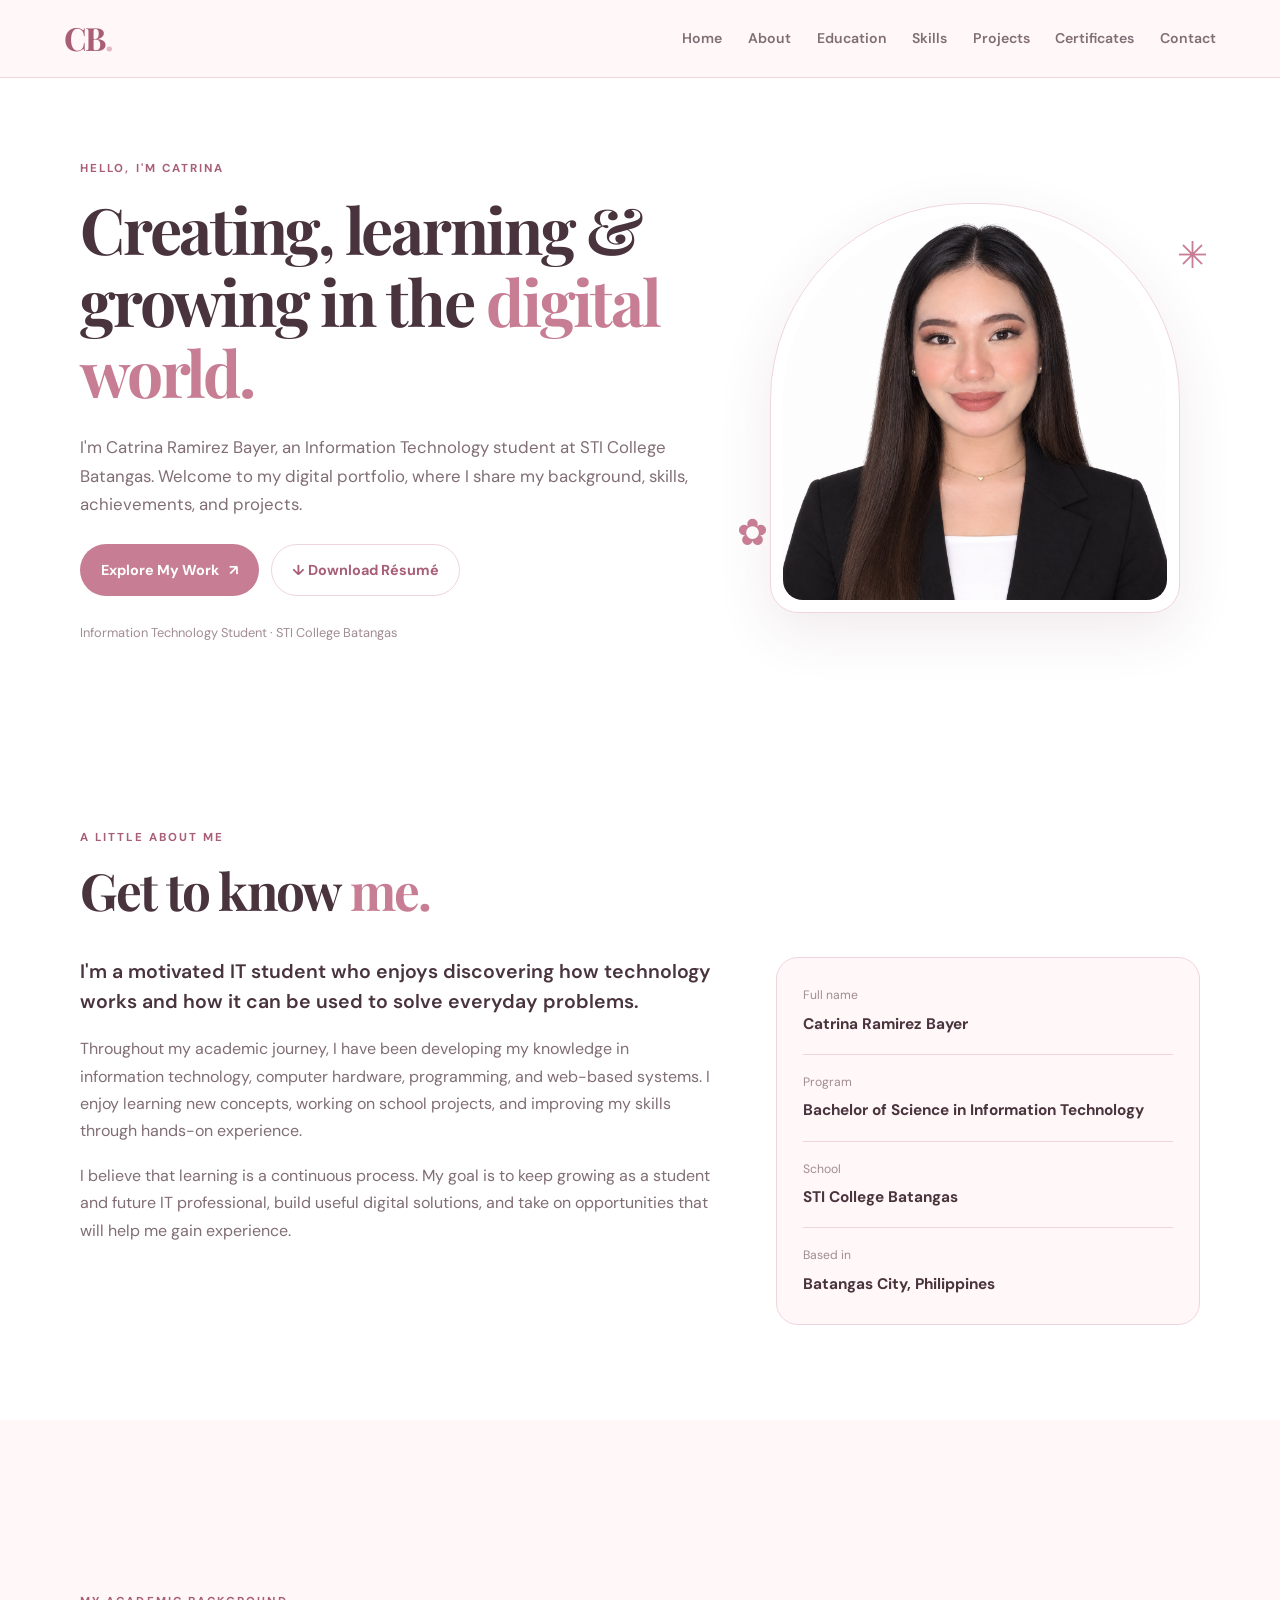
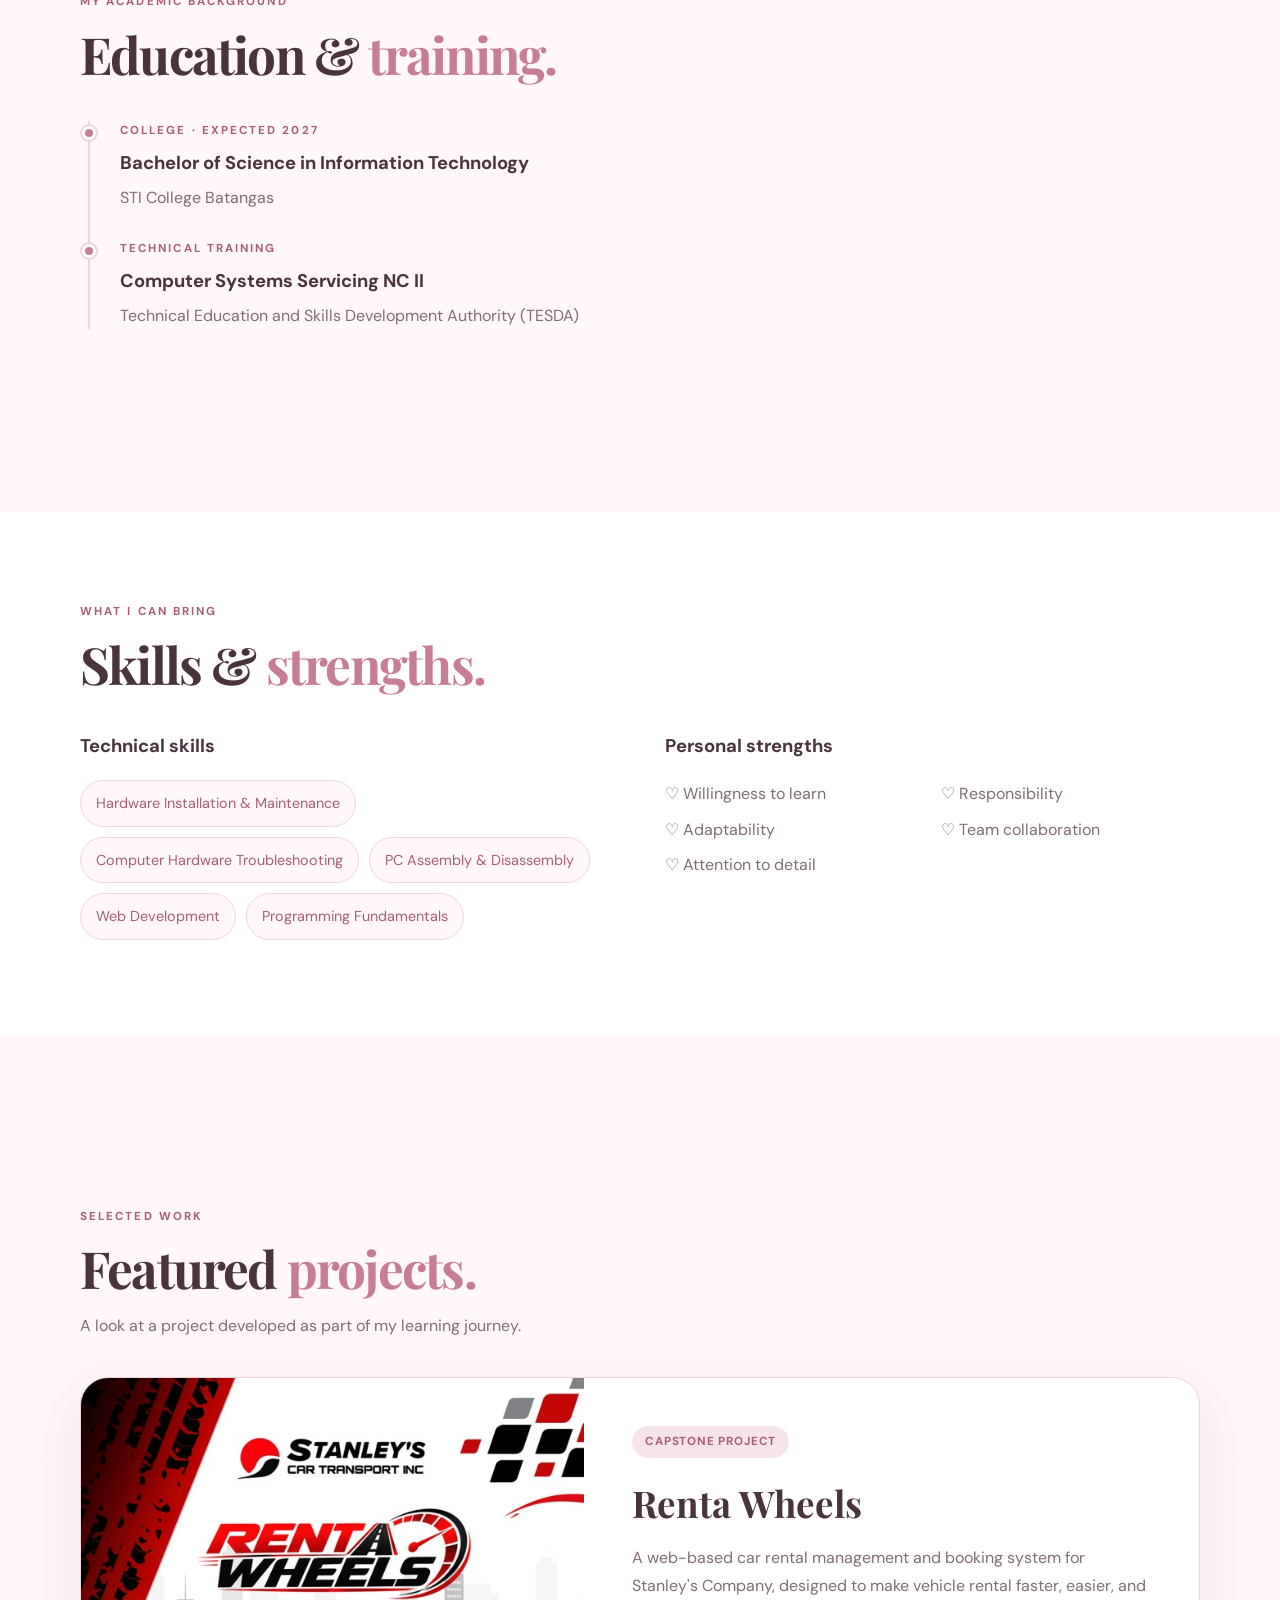
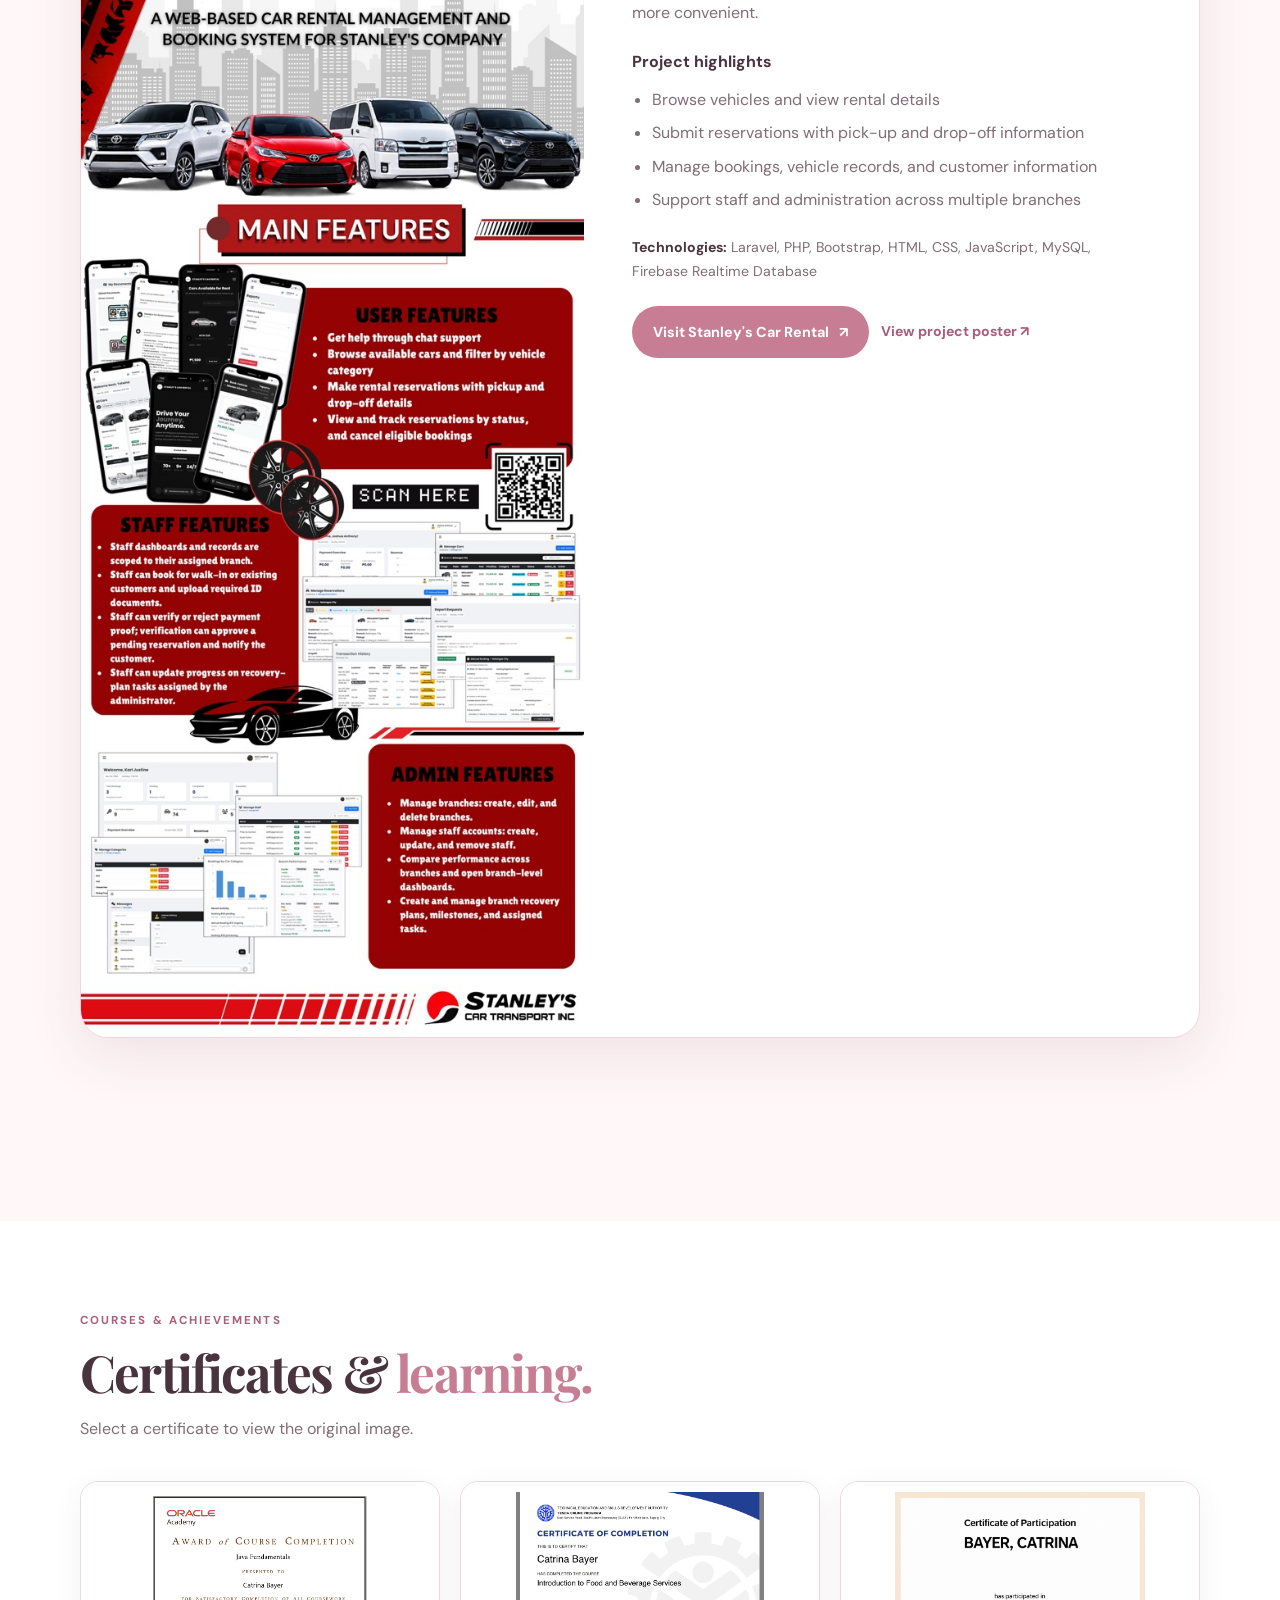
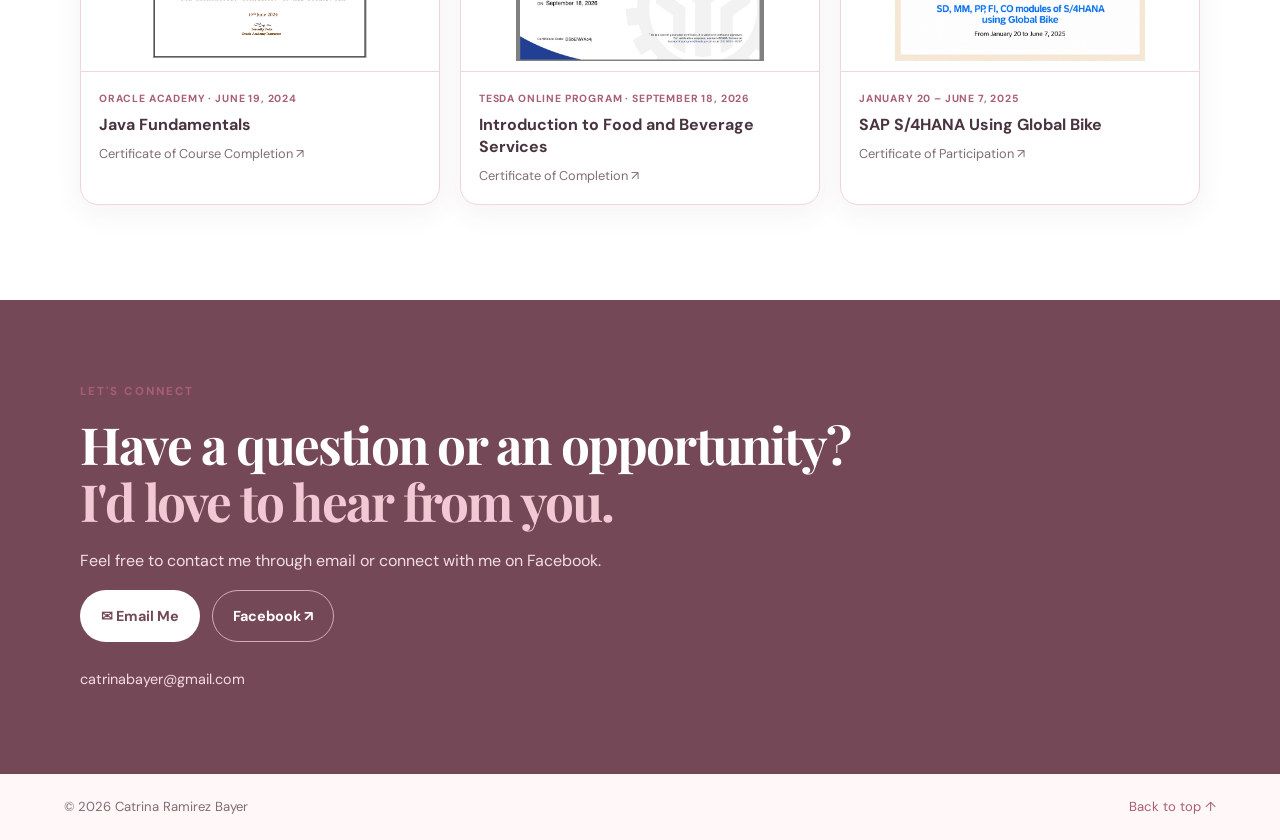
==== index.html @ e9c9d2d8 "Add files via upload" ====
<!doctype html>
<html lang="en">
<head>
  <meta charset="utf-8">
  <meta name="viewport" content="width=device-width, initial-scale=1">
  <meta name="description" content="The digital portfolio of Catrina Ramirez Bayer, an Information Technology student at STI College Batangas.">
  <meta name="theme-color" content="#fff7f8">
  <title>Catrina Ramirez Bayer | Digital Portfolio</title>
  <link rel="preconnect" href="https://fonts.googleapis.com">
  <link rel="preconnect" href="https://fonts.gstatic.com" crossorigin>
  <link href="https://fonts.googleapis.com/css2?family=DM+Sans:wght@400;500;600;700&family=Playfair+Display:wght@600;700&display=swap" rel="stylesheet">
  <link rel="stylesheet" href="style.css">
</head>
<body>
  <header class="header">
    <a class="brand" href="#home" aria-label="Catrina Bayer home">CB<span>.</span></a>
    <button class="menu-toggle" type="button" aria-label="Open navigation" aria-expanded="false" aria-controls="nav">☰</button>
    <nav class="nav" id="nav" aria-label="Main navigation">
      <a href="#home">Home</a><a href="#about">About</a><a href="#education">Education</a><a href="#skills">Skills</a><a href="#projects">Projects</a><a href="#certificates">Certificates</a><a href="#contact">Contact</a>
    </nav>
  </header>

  <main>
    <section class="hero section-wrap" id="home">
      <div class="hero-copy">
        <p class="eyebrow">HELLO, I'M CATRINA</p>
        <h1>Creating, learning & growing in the <em>digital world.</em></h1>
        <p class="hero-intro">I'm Catrina Ramirez Bayer, an Information Technology student at STI College Batangas. Welcome to my digital portfolio, where I share my background, skills, achievements, and projects.</p>
        <div class="button-row"><a class="button button-primary" href="#projects">Explore My Work <span aria-hidden="true">↗</span></a><a class="button button-outline" href="assets/catrina-resume.pdf" download="Catrina-Ramirez-Bayer-Resume.pdf">↓ Download Résumé</a></div>
        <p class="hero-note">Information Technology Student · STI College Batangas</p>
      </div>
      <div class="hero-photo-wrap"><div class="photo-frame"><img src="assets/profile.jpg" alt="Professional portrait of Catrina Ramirez Bayer"></div><span class="photo-sparkle sparkle-one">✳</span><span class="photo-sparkle sparkle-two">✿</span></div>
    </section>

    <section class="section-wrap section" id="about">
      <div class="section-heading"><p class="eyebrow">A LITTLE ABOUT ME</p><h2>Get to know <em>me.</em></h2></div>
      <div class="about-layout">
        <div class="about-copy"><p class="lead">I'm a motivated IT student who enjoys discovering how technology works and how it can be used to solve everyday problems.</p><p>Throughout my academic journey, I have been developing my knowledge in information technology, computer hardware, programming, and web-based systems. I enjoy learning new concepts, working on school projects, and improving my skills through hands-on experience.</p><p>I believe that learning is a continuous process. My goal is to keep growing as a student and future IT professional, build useful digital solutions, and take on opportunities that will help me gain experience.</p></div>
        <aside class="about-facts"><div><span>Full name</span><strong>Catrina Ramirez Bayer</strong></div><div><span>Program</span><strong>Bachelor of Science in Information Technology</strong></div><div><span>School</span><strong>STI College Batangas</strong></div><div><span>Based in</span><strong>Batangas City, Philippines</strong></div></aside>
      </div>
    </section>

    <section class="section section-tint" id="education"><div class="section-wrap">
      <div class="section-heading"><p class="eyebrow">MY ACADEMIC BACKGROUND</p><h2>Education & <em>training.</em></h2></div>
      <div class="timeline"><article class="timeline-item"><span class="timeline-dot"></span><p class="meta">COLLEGE · EXPECTED 2027</p><h3>Bachelor of Science in Information Technology</h3><p>STI College Batangas</p></article><article class="timeline-item"><span class="timeline-dot"></span><p class="meta">TECHNICAL TRAINING</p><h3>Computer Systems Servicing NC II</h3><p>Technical Education and Skills Development Authority (TESDA)</p></article></div>
    </div></section>

    <section class="section-wrap section" id="skills">
      <div class="section-heading"><p class="eyebrow">WHAT I CAN BRING</p><h2>Skills & <em>strengths.</em></h2></div>
      <div class="skills-layout"><div><h3>Technical skills</h3><div class="skill-pills"><span>Hardware Installation & Maintenance</span><span>Computer Hardware Troubleshooting</span><span>PC Assembly & Disassembly</span><span>Web Development</span><span>Programming Fundamentals</span></div></div><div><h3>Personal strengths</h3><div class="strength-list"><p>♡ Willingness to learn</p><p>♡ Responsibility</p><p>♡ Adaptability</p><p>♡ Team collaboration</p><p>♡ Attention to detail</p></div></div></div>
    </section>

    <section class="section section-tint" id="projects"><div class="section-wrap">
      <div class="section-heading"><p class="eyebrow">SELECTED WORK</p><h2>Featured <em>projects.</em></h2><p class="section-subtitle">A look at a project developed as part of my learning journey.</p></div>
      <article class="project-feature">
        <a class="project-image" href="assets/renta-wheels-poster.jpg" target="_blank" rel="noopener" aria-label="Open the Renta Wheels project poster in a new tab"><img src="assets/renta-wheels-poster.jpg" alt="Renta Wheels capstone project poster showing the car rental platform and its customer, staff, and administrator features"></a>
        <div class="project-content"><span class="project-label">CAPSTONE PROJECT</span><h3>Renta Wheels</h3><p class="project-summary">A web-based car rental management and booking system for Stanley's Company, designed to make vehicle rental faster, easier, and more convenient.</p>
          <h4>Project highlights</h4><ul><li>Browse vehicles and view rental details</li><li>Submit reservations with pick-up and drop-off information</li><li>Manage bookings, vehicle records, and customer information</li><li>Support staff and administration across multiple branches</li></ul>
          <p class="project-tech"><strong>Technologies:</strong> Laravel, PHP, Bootstrap, HTML, CSS, JavaScript, MySQL, Firebase Realtime Database</p>
          <div class="button-row project-actions"><a class="button button-primary" href="https://stanleyscarrental.com" target="_blank" rel="noopener">Visit Stanley's Car Rental <span aria-hidden="true">↗</span></a><a class="text-link" href="assets/renta-wheels-poster.jpg" target="_blank" rel="noopener">View project poster ↗</a></div>
        </div>
      </article>
    </div></section>

    <section class="section-wrap section" id="certificates">
      <div class="section-heading"><p class="eyebrow">COURSES & ACHIEVEMENTS</p><h2>Certificates & <em>learning.</em></h2><p class="section-subtitle">Select a certificate to view the original image.</p></div>
      <div class="certificate-grid">
        <a class="certificate" href="assets/certificate-java.png" target="_blank" rel="noopener"><img src="assets/certificate-java.png" alt="Oracle Academy Java Fundamentals Award of Course Completion"><span class="certificate-info"><small>ORACLE ACADEMY · JUNE 19, 2024</small><strong>Java Fundamentals</strong><span>Certificate of Course Completion ↗</span></span></a>
        <a class="certificate" href="assets/certificate-tesda.png" target="_blank" rel="noopener"><img src="assets/certificate-tesda.png" alt="TESDA certificate for Introduction to Food and Beverage Services"><span class="certificate-info"><small>TESDA ONLINE PROGRAM · SEPTEMBER 18, 2026</small><strong>Introduction to Food and Beverage Services</strong><span>Certificate of Completion ↗</span></span></a>
        <a class="certificate" href="assets/certificate-sap.png" target="_blank" rel="noopener"><img src="assets/certificate-sap.png" alt="Certificate of Participation in SD, MM, PP, FI, CO modules of SAP S/4HANA using Global Bike"><span class="certificate-info"><small>JANUARY 20 – JUNE 7, 2025</small><strong>SAP S/4HANA Using Global Bike</strong><span>Certificate of Participation ↗</span></span></a>
      </div>
    </section>

    <section class="contact-section" id="contact"><div class="section-wrap contact-inner"><p class="eyebrow">LET'S CONNECT</p><h2>Have a question or an opportunity?<br><em>I'd love to hear from you.</em></h2><p>Feel free to contact me through email or connect with me on Facebook.</p><div class="button-row"><a class="button button-light" href="mailto:catrinabayer@gmail.com">✉ Email Me</a><a class="button button-ghost" href="https://www.facebook.com/share/19nnU9nHR6/?mibextid=wwXIfr" target="_blank" rel="noopener">Facebook ↗</a></div><div class="contact-email">catrinabayer@gmail.com</div></div></section>
  </main>
  <footer class="footer"><span>© <span id="year"></span> Catrina Ramirez Bayer</span><a href="#home">Back to top ↑</a></footer>
  <script src="script.js"></script>
</body></html>
---- style.css ----
:root{--ink:#49343e;--muted:#806d75;--rose:#c77e95;--rose-deep:#a95e78;--blush:#f8e6eb;--pale:#fff7f8;--white:#fff;--line:#f0d5de;--shadow:0 18px 55px rgba(119,66,85,.11)}
*{box-sizing:border-box}html{scroll-behavior:smooth;scroll-padding-top:90px}body{margin:0;background:var(--white);color:var(--ink);font-family:'DM Sans',sans-serif;line-height:1.7}a{color:inherit}.header{height:78px;padding:0 max(5vw,22px);display:flex;align-items:center;justify-content:space-between;background:rgba(255,247,248,.94);backdrop-filter:blur(14px);border-bottom:1px solid var(--line);position:sticky;top:0;z-index:20}.brand{font-family:'Playfair Display',serif;font-size:2rem;text-decoration:none;color:var(--rose-deep);font-weight:700;letter-spacing:-2px}.brand span{color:#e6b7c5}.nav{display:flex;align-items:center;gap:clamp(12px,2vw,28px)}.nav a{text-decoration:none;font-size:.88rem;color:var(--muted);font-weight:600}.nav a:hover,.text-link:hover{color:var(--rose-deep)}.menu-toggle{display:none;border:0;background:none;font-size:1.7rem;color:var(--ink)}.section-wrap{width:min(1120px,90%);margin:auto}.hero{min-height:660px;padding-top:80px;padding-bottom:80px;display:grid;grid-template-columns:1.15fr .85fr;align-items:center;gap:60px}.eyebrow,.meta{font-size:.72rem;letter-spacing:.18em;font-weight:700;color:var(--rose-deep);margin:0 0 14px}.hero h1,.section-heading h2,.contact-inner h2{font-family:'Playfair Display',serif;letter-spacing:-.035em;line-height:1.12;font-size:clamp(2.6rem,5vw,4.6rem);margin:0}.hero h1 em,.section-heading h2 em,.contact-inner h2 em{font-style:normal;color:var(--rose)}.hero-intro{max-width:610px;color:var(--muted);font-size:1.05rem;margin:25px 0}.button-row{display:flex;flex-wrap:wrap;gap:12px;align-items:center}.button{display:inline-flex;align-items:center;justify-content:center;gap:10px;text-decoration:none;padding:13px 20px;border-radius:999px;font-weight:700;font-size:.9rem;transition:.2s ease;border:1px solid transparent}.button:hover{transform:translateY(-2px);box-shadow:var(--shadow)}.button-primary{background:var(--rose);color:white}.button-outline{border-color:var(--line);color:var(--rose-deep);background:white}.hero-note{font-size:.8rem;color:#a18c94;margin-top:26px}.hero-photo-wrap{position:relative;max-width:410px;justify-self:center;width:100%}.photo-frame{padding:12px;background:#fff;border:1px solid var(--line);border-radius:48% 48% 28px 28px;box-shadow:var(--shadow);overflow:hidden}.photo-frame img{width:100%;display:block;border-radius:48% 48% 20px 20px}.photo-sparkle{position:absolute;color:var(--rose);font-size:2.3rem}.sparkle-one{top:5%;right:-7%}.sparkle-two{bottom:12%;left:-8%}.section{padding-top:90px;padding-bottom:95px}.section-tint{background:var(--pale)}.section-tint>.section-wrap{padding-top:82px;padding-bottom:88px}.section-heading{margin-bottom:38px}.section-heading h2{font-size:clamp(2.2rem,4vw,3.35rem)}.section-subtitle{color:var(--muted);margin:14px 0 0}.about-layout{display:grid;grid-template-columns:1.2fr .8fr;gap:60px;align-items:start}.about-copy p{color:var(--muted);margin:0 0 18px}.about-copy .lead{font-size:1.22rem;color:var(--ink);font-weight:600;line-height:1.55}.about-facts{background:var(--pale);border:1px solid var(--line);border-radius:22px;padding:10px 26px}.about-facts div{padding:17px 0;border-bottom:1px solid var(--line)}.about-facts div:last-child{border:0}.about-facts span{display:block;color:#a18c94;font-size:.76rem;margin-bottom:4px}.about-facts strong{font-size:.96rem}.timeline{border-left:2px solid var(--line);margin-left:8px;padding-left:30px;display:grid;gap:28px}.timeline-item{position:relative}.timeline-dot{position:absolute;left:-38px;top:5px;width:14px;height:14px;border-radius:50%;background:var(--rose);border:3px solid white;box-shadow:0 0 0 2px var(--line)}.timeline-item h3,.skills-layout h3{margin:0 0 5px;font-size:1.15rem}.timeline-item p:last-child{margin:0;color:var(--muted)}.timeline-item .meta{margin-bottom:7px}.skills-layout{display:grid;grid-template-columns:1fr 1fr;gap:50px}.skills-layout h3{margin-bottom:18px}.skill-pills{display:flex;flex-wrap:wrap;gap:10px}.skill-pills span{background:var(--pale);border:1px solid var(--line);color:var(--rose-deep);border-radius:999px;padding:10px 15px;font-size:.9rem}.strength-list{display:grid;grid-template-columns:1fr 1fr;gap:8px 16px}.strength-list p{margin:0;color:var(--muted)}.project-feature{background:white;border:1px solid var(--line);border-radius:28px;overflow:hidden;box-shadow:var(--shadow);display:grid;grid-template-columns:.9fr 1.1fr}.project-image{display:block;background:#f5e5e9;min-height:100%;overflow:hidden}.project-image img{width:100%;height:100%;object-fit:cover;object-position:top;display:block;transition:transform .4s}.project-image:hover img{transform:scale(1.025)}.project-content{padding:clamp(25px,4vw,48px)}.project-label{display:inline-block;background:#f7e4ea;color:var(--rose-deep);border-radius:999px;padding:6px 13px;font-size:.73rem;font-weight:700;letter-spacing:.07em}.project-content h3{font-family:'Playfair Display',serif;font-size:2.3rem;margin:14px 0 10px}.project-summary{color:var(--muted);margin:0 0 22px}.project-content h4{margin:0 0 8px}.project-content ul{padding-left:20px;color:var(--muted);margin:0 0 20px}.project-content li{padding:3px 0}.project-tech{font-size:.88rem;color:var(--muted);margin-bottom:22px}.project-tech strong{color:var(--ink)}.project-actions{align-items:center}.text-link{font-size:.88rem;font-weight:700;color:var(--rose-deep);text-decoration:none}.certificate-grid{display:grid;grid-template-columns:repeat(3,1fr);gap:20px}.certificate{border:1px solid var(--line);border-radius:18px;overflow:hidden;background:white;text-decoration:none;box-shadow:0 8px 28px rgba(119,66,85,.07);transition:.2s}.certificate:hover{transform:translateY(-4px);box-shadow:var(--shadow)}.certificate img{width:100%;height:190px;object-fit:contain;background:#fff;padding:10px;display:block;border-bottom:1px solid var(--line)}.certificate-info{display:grid;gap:7px;padding:18px}.certificate-info small{font-size:.65rem;letter-spacing:.08em;color:var(--rose-deep);font-weight:700}.certificate-info strong{line-height:1.35}.certificate-info>span{font-size:.8rem;color:var(--muted)}.contact-section{background:#754858;color:white;padding:82px 0}.contact-inner h2{font-size:clamp(2.1rem,4vw,3.4rem)}.contact-inner h2 em{color:#f1c8d4}.contact-inner>p:not(.eyebrow){color:#f2dfe5;max-width:600px}.button-light{background:white;color:#754858}.button-ghost{border-color:#d8a9b8;color:white}.contact-email{margin-top:25px;color:#f4dce4;font-size:.9rem}.footer{padding:22px 5%;display:flex;justify-content:space-between;gap:15px;background:#fff7f8;color:var(--muted);font-size:.82rem}.footer a{text-decoration:none;color:var(--rose-deep)}
@media(max-width:800px){.header{height:70px}.menu-toggle{display:block}.nav{display:none;position:absolute;top:69px;left:0;right:0;padding:18px 6%;background:#fff7f8;border-bottom:1px solid var(--line);box-shadow:var(--shadow);flex-direction:column;align-items:flex-start}.nav.open{display:flex}.nav a{padding:4px 0}.hero{grid-template-columns:1fr;gap:35px;padding-top:55px;text-align:center}.hero-copy{order:2}.hero-photo-wrap{order:1;width:min(300px,75%)}.hero-intro{margin-left:auto;margin-right:auto}.button-row{justify-content:center}.about-layout,.skills-layout{grid-template-columns:1fr;gap:28px}.project-feature{grid-template-columns:1fr}.project-image{max-height:430px}.project-image img{height:auto;max-height:430px;object-fit:contain}.certificate-grid{grid-template-columns:1fr 1fr}.section{padding-top:65px;padding-bottom:70px}.section-tint>.section-wrap{padding-top:65px;padding-bottom:70px}}
@media(max-width:520px){.hero h1{font-size:2.65rem}.certificate-grid{grid-template-columns:1fr}.certificate img{height:210px}.strength-list{grid-template-columns:1fr}.project-content h3{font-size:2rem}.contact-section{padding:65px 0}.footer{flex-direction:column;text-align:center}.button{font-size:.85rem;padding:12px 16px}}
@media(prefers-reduced-motion:reduce){html{scroll-behavior:auto}*,*::before,*::after{transition:none!important}}
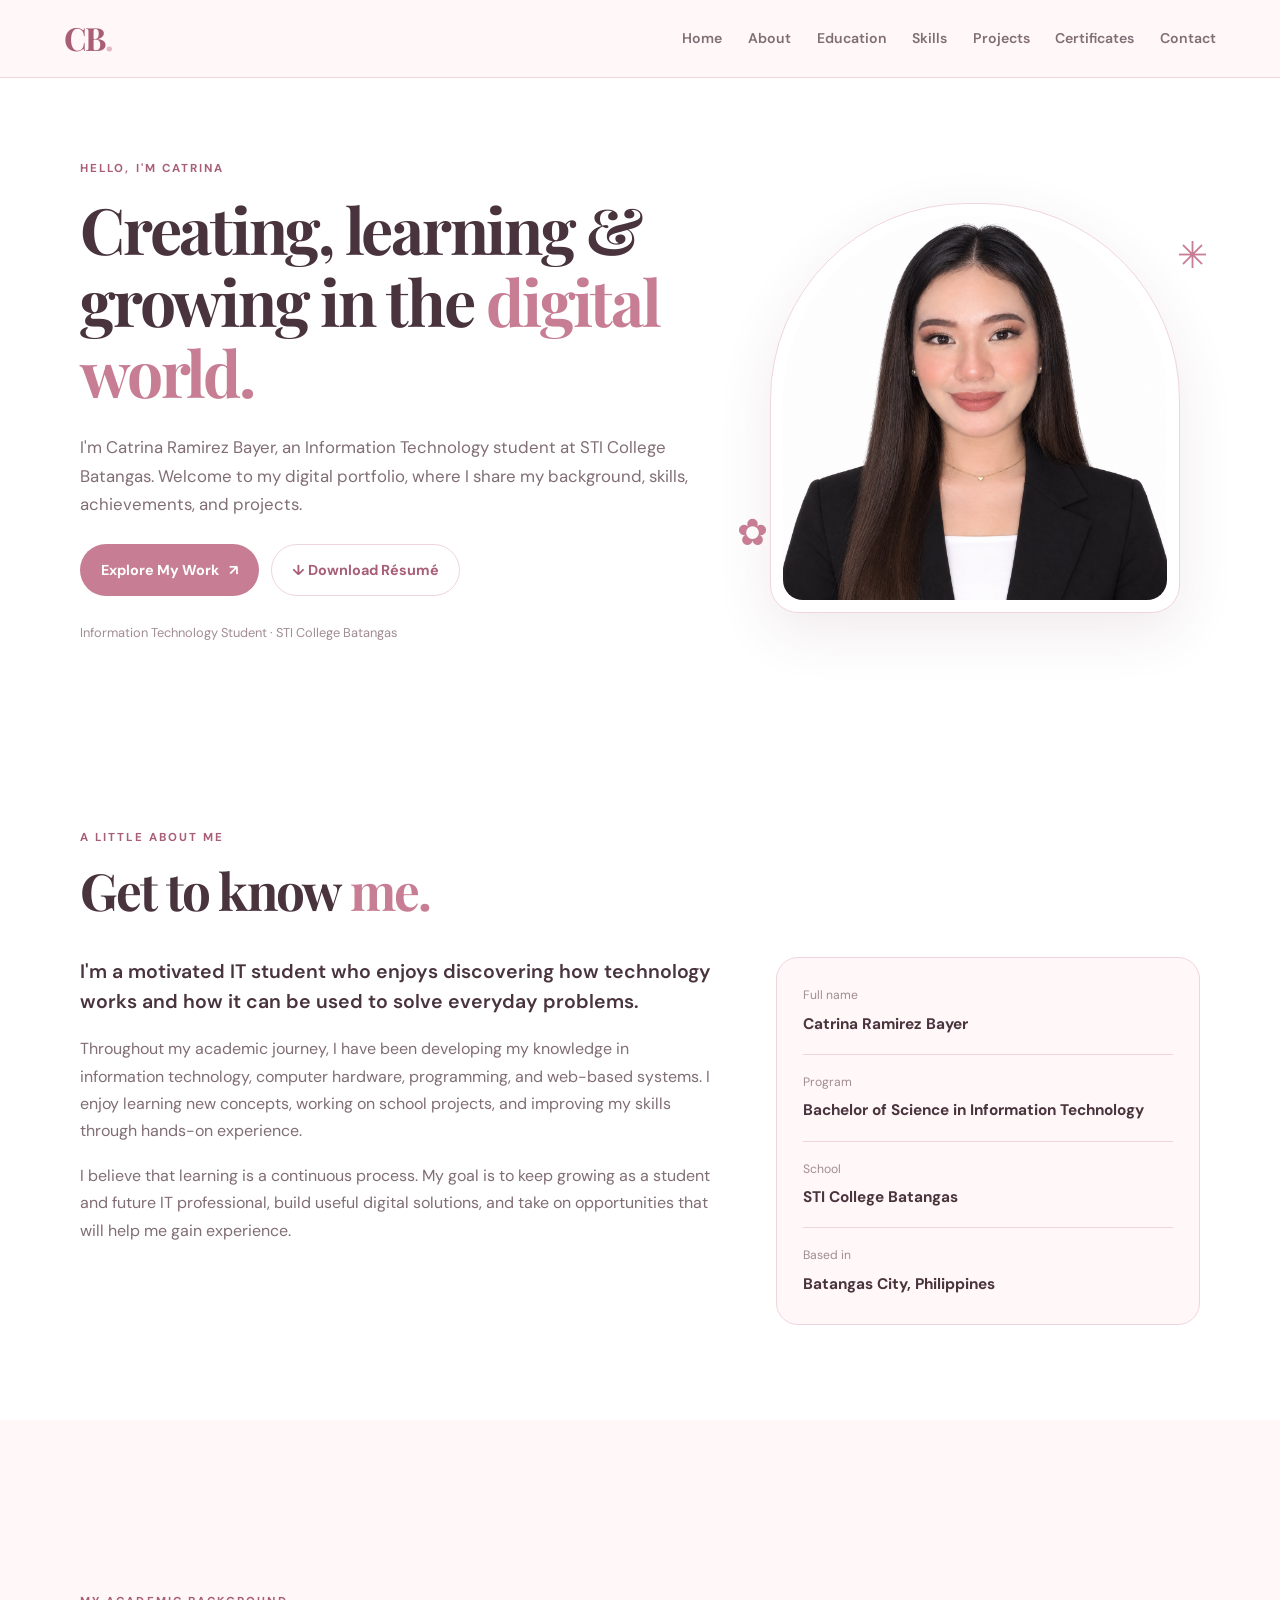
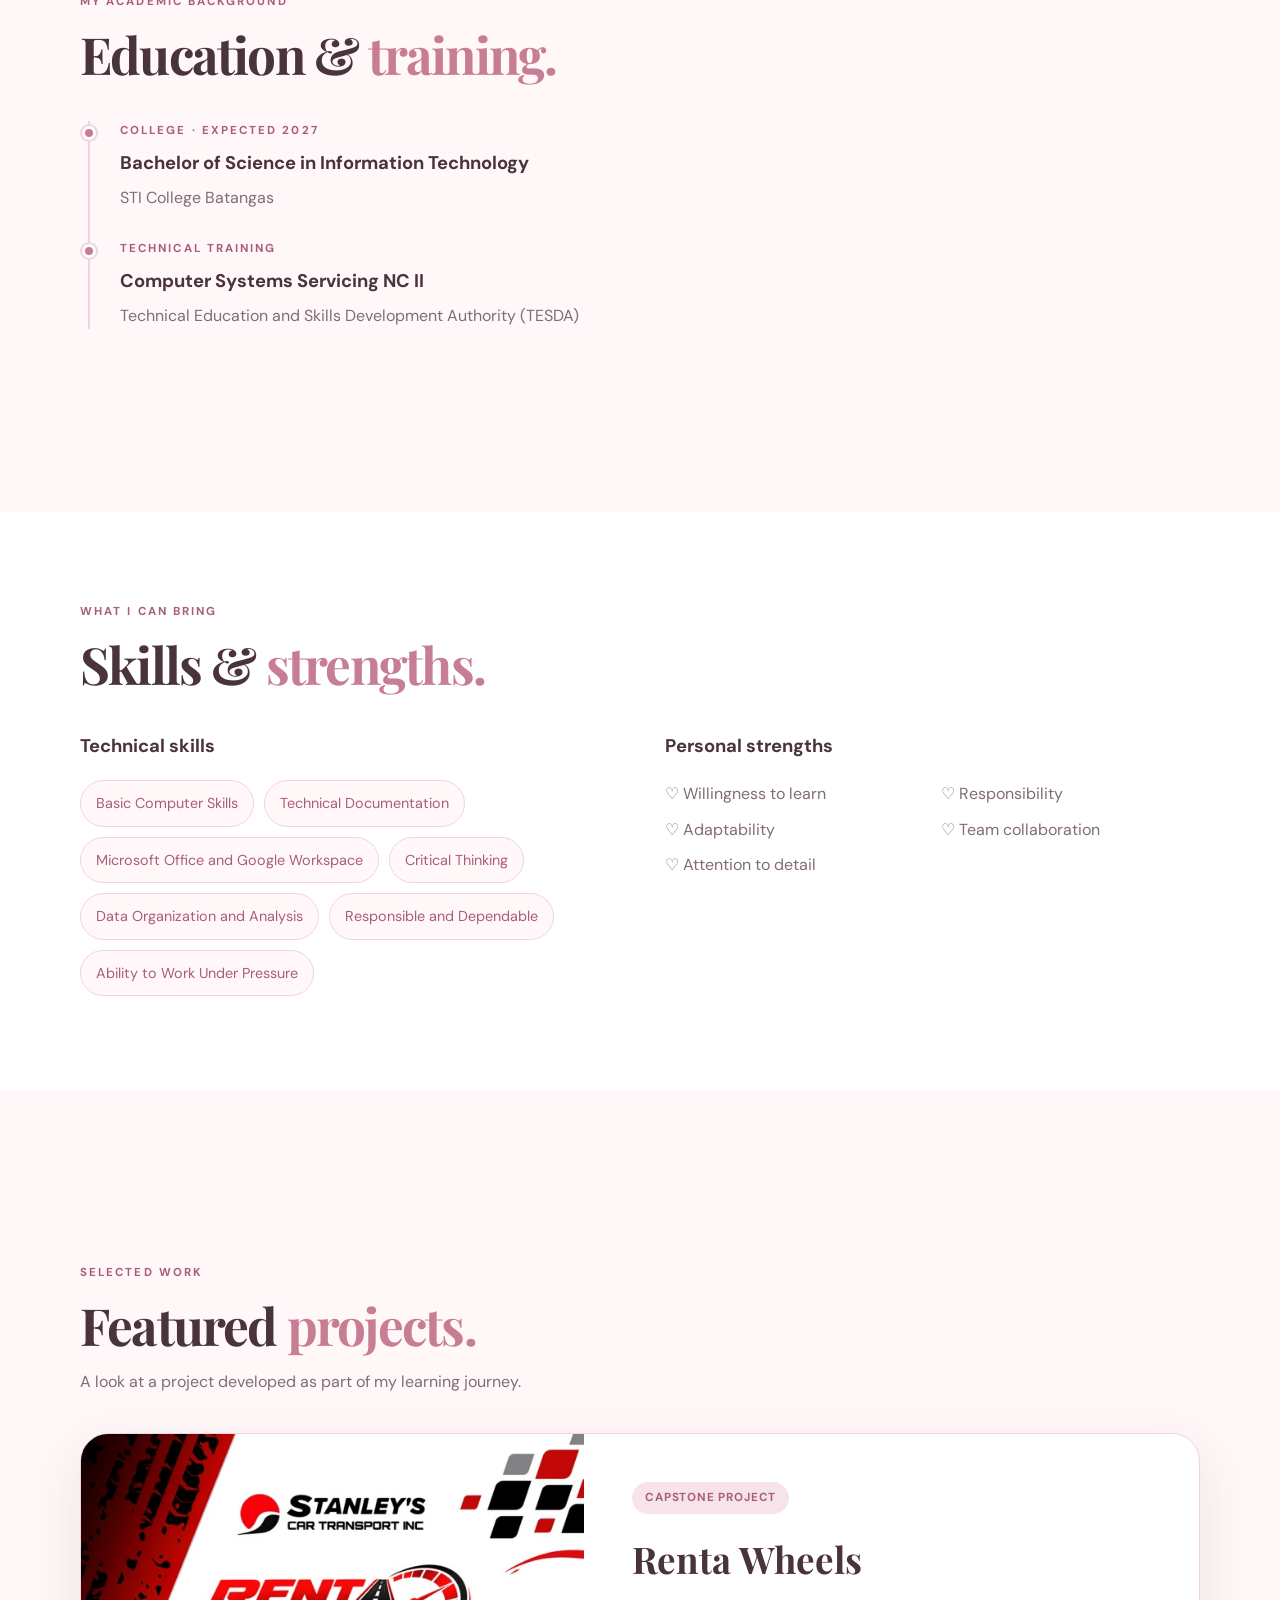
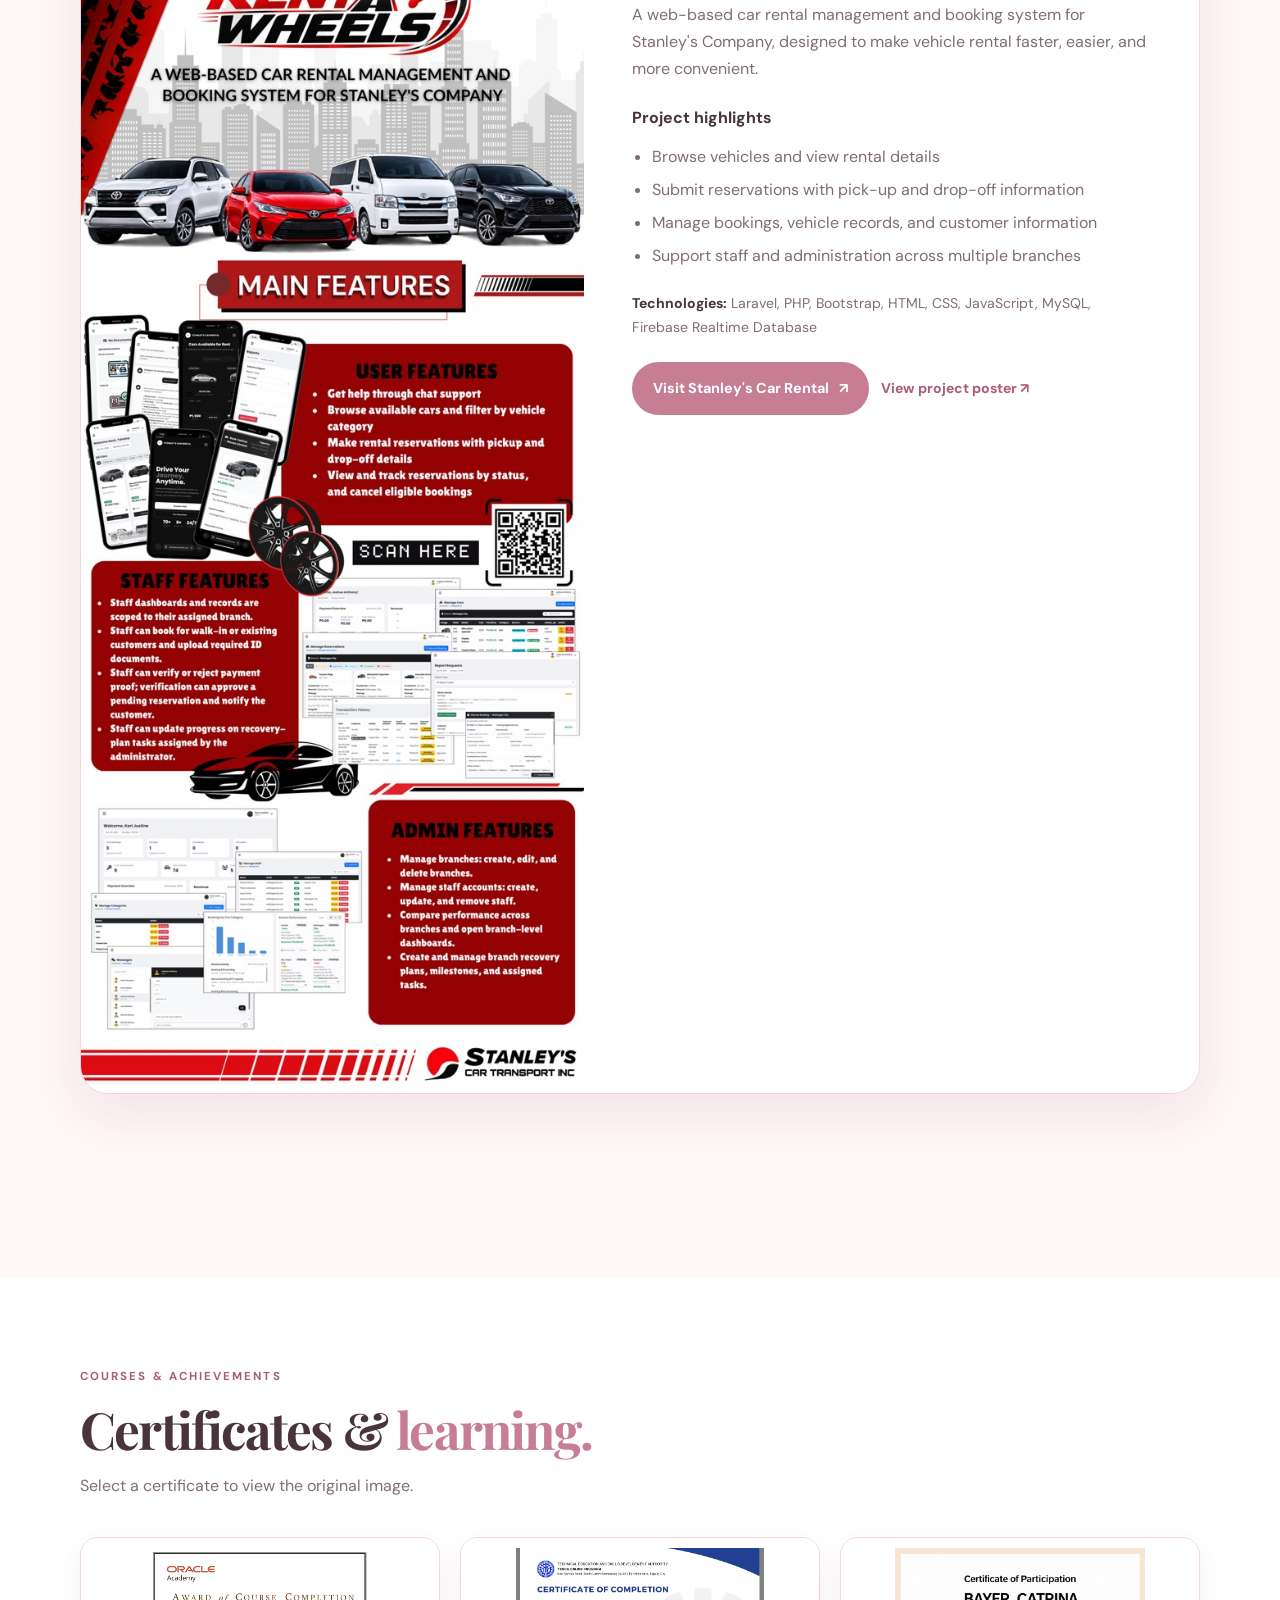
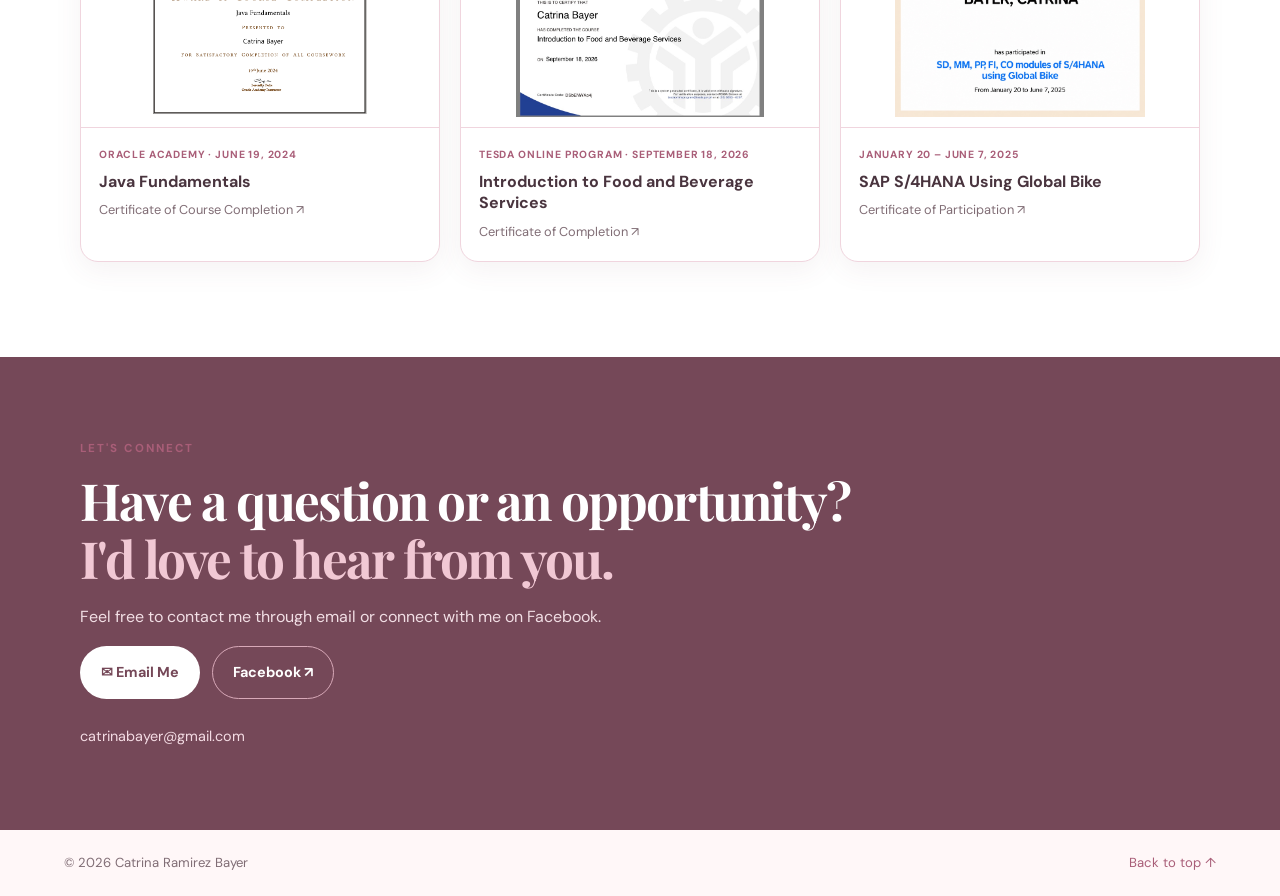
==== commit 5ec00fd3: "Update index.html" ====
--- a/index.html
+++ b/index.html
@@ -47,7 +47,7 @@
 
     <section class="section-wrap section" id="skills">
       <div class="section-heading"><p class="eyebrow">WHAT I CAN BRING</p><h2>Skills & <em>strengths.</em></h2></div>
-      <div class="skills-layout"><div><h3>Technical skills</h3><div class="skill-pills"><span>Hardware Installation & Maintenance</span><span>Computer Hardware Troubleshooting</span><span>PC Assembly & Disassembly</span><span>Web Development</span><span>Programming Fundamentals</span></div></div><div><h3>Personal strengths</h3><div class="strength-list"><p>♡ Willingness to learn</p><p>♡ Responsibility</p><p>♡ Adaptability</p><p>♡ Team collaboration</p><p>♡ Attention to detail</p></div></div></div>
+      <div class="skills-layout"><div><h3>Technical skills</h3><div class="skill-pills"><span>Basic Computer Skills</span><span>Technical Documentation</span><span>Microsoft Office and Google Workspace</span><span>Critical Thinking</span><span>Data Organization and Analysis</span><span>Responsible and Dependable</span><span>Ability to Work Under Pressure</span></div></div><div><h3>Personal strengths</h3><div class="strength-list"><p>♡ Willingness to learn</p><p>♡ Responsibility</p><p>♡ Adaptability</p><p>♡ Team collaboration</p><p>♡ Attention to detail</p></div></div></div>
     </section>
 
     <section class="section section-tint" id="projects"><div class="section-wrap">
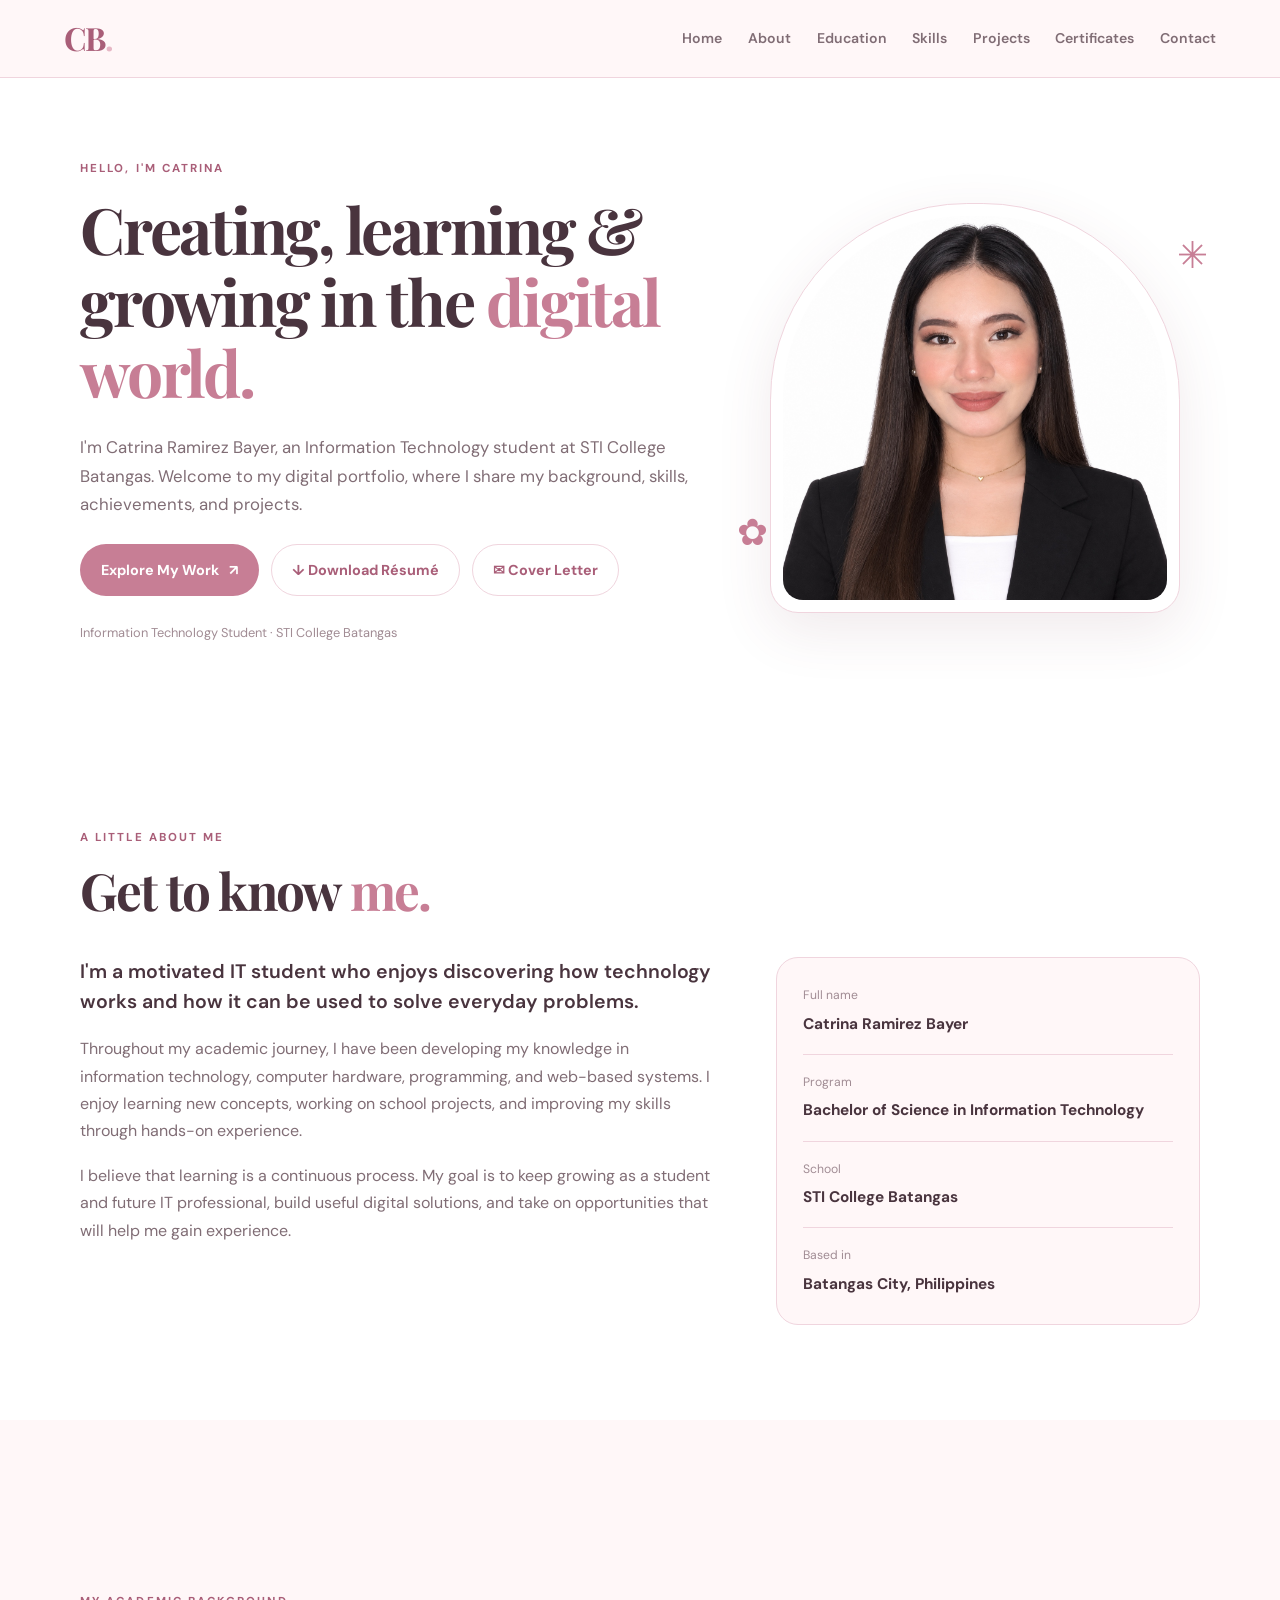
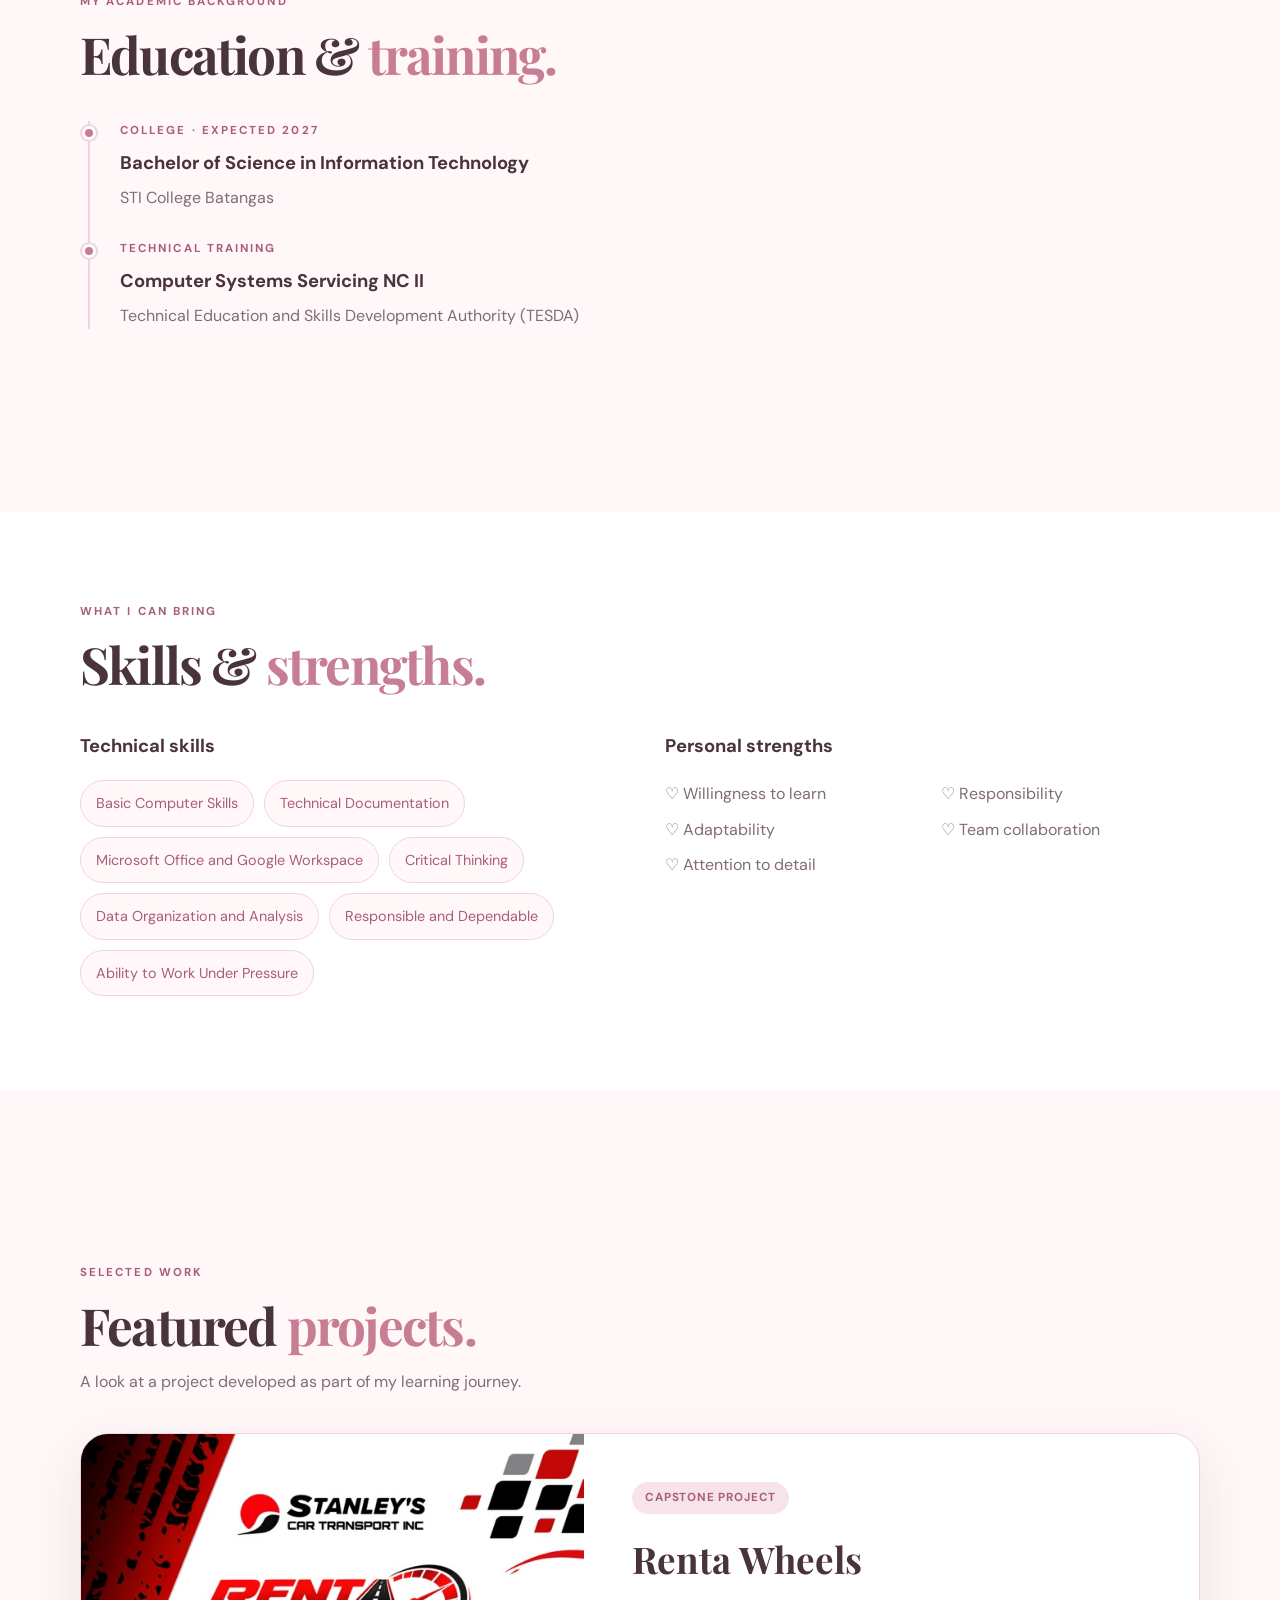
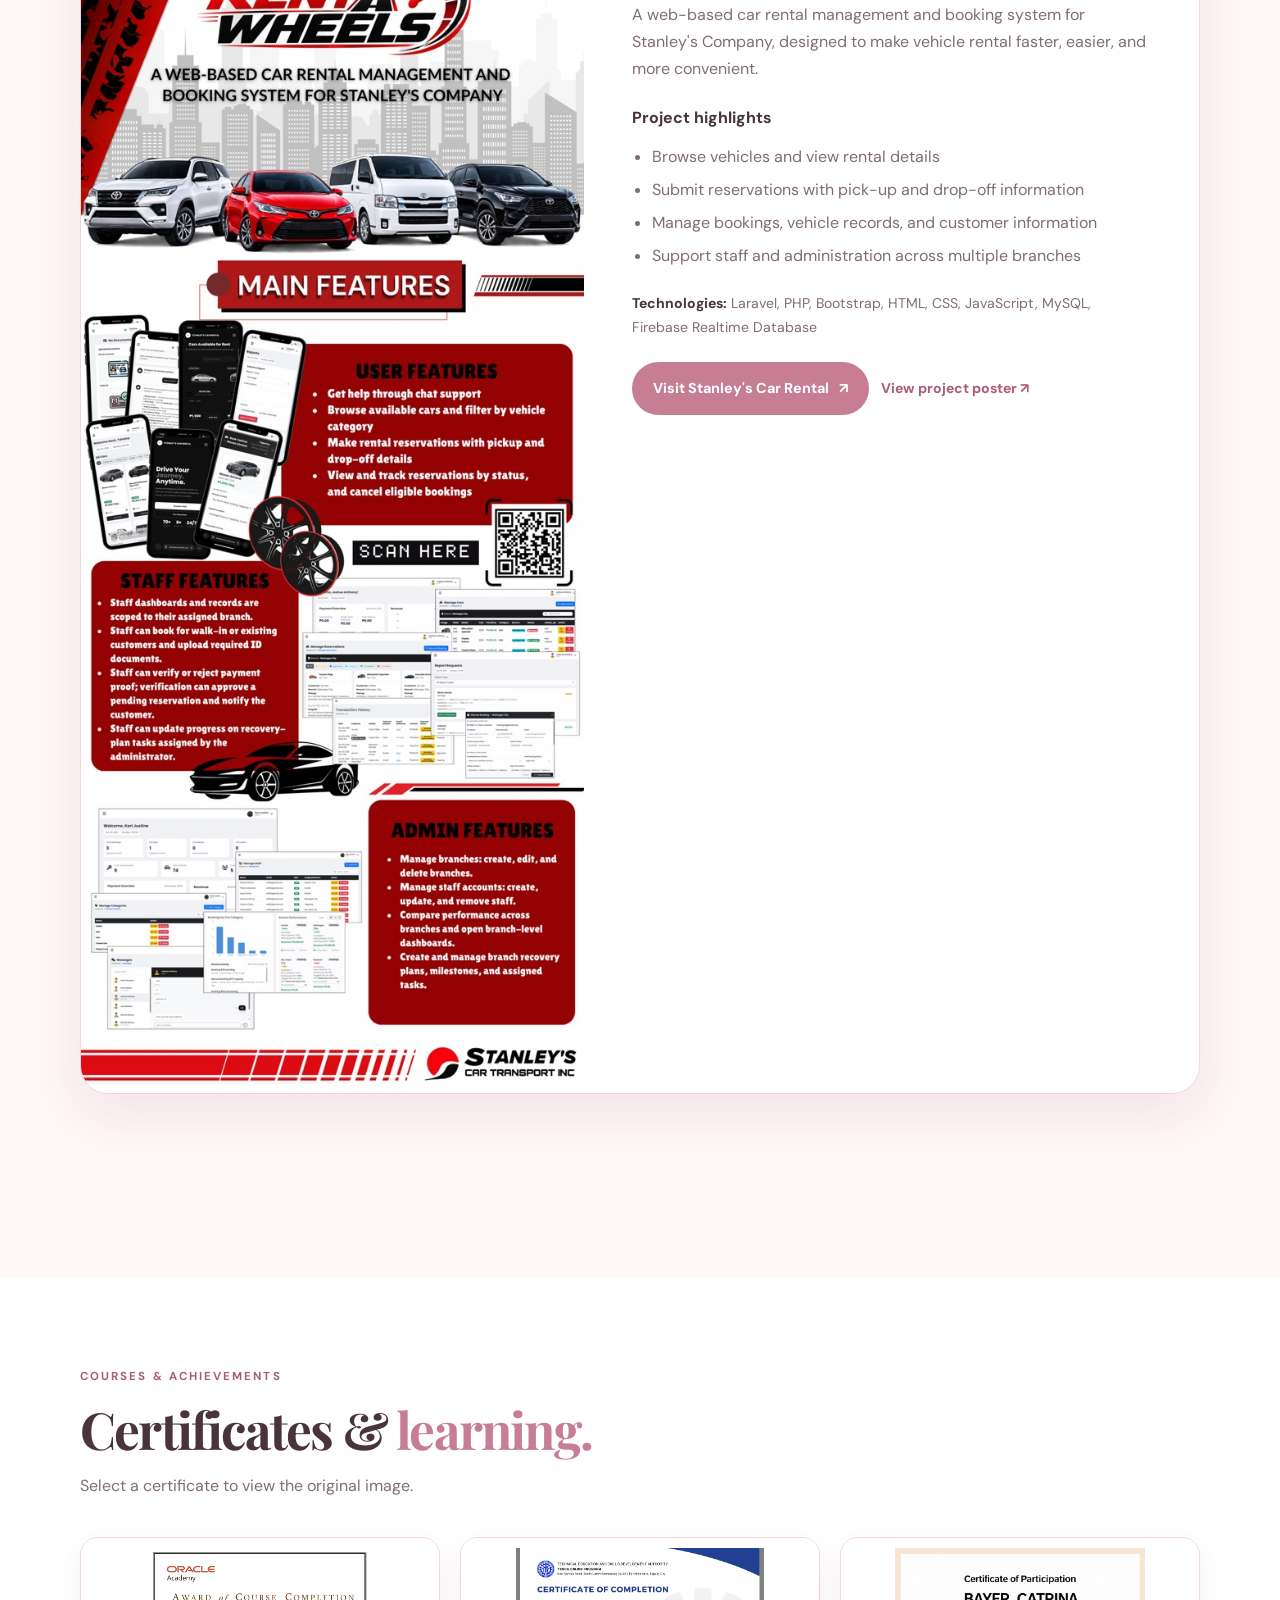
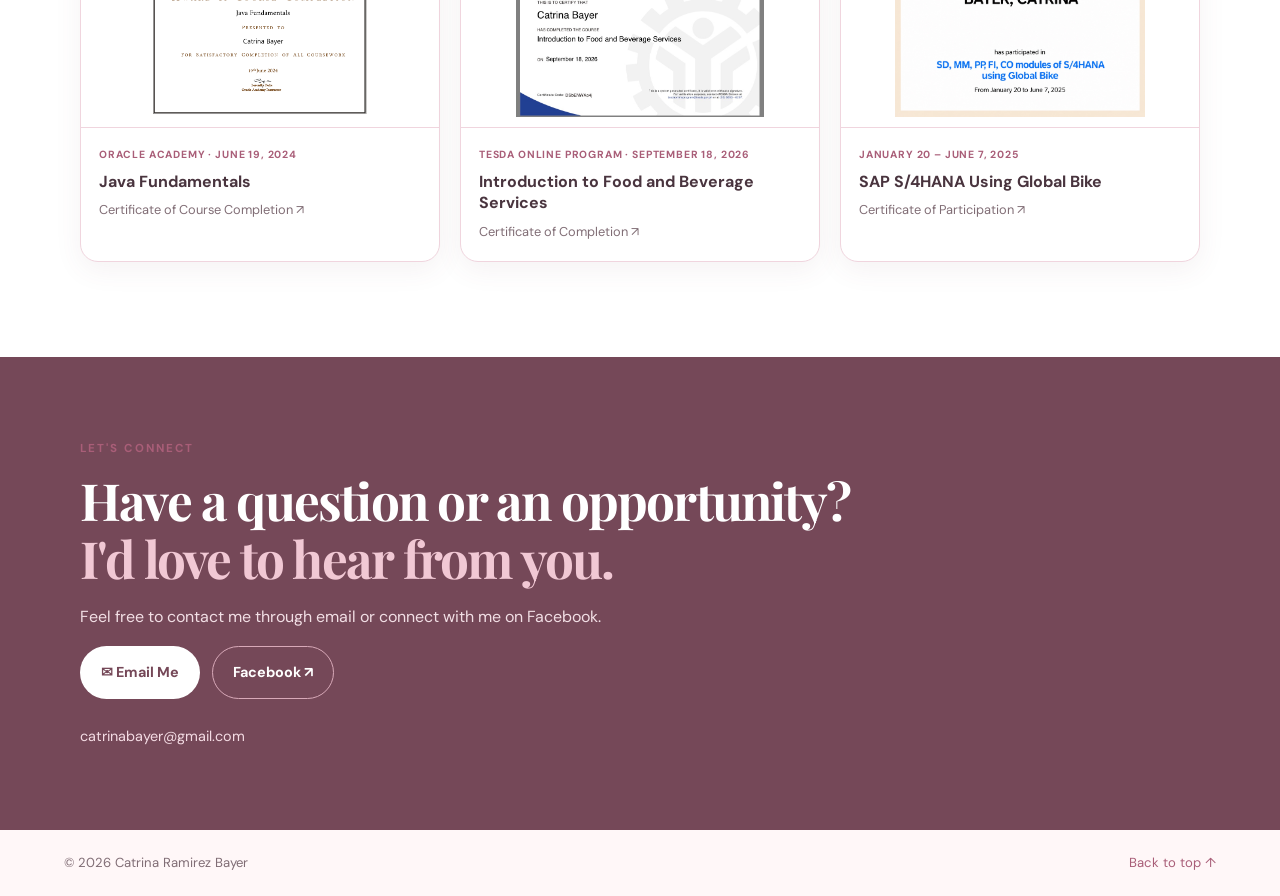
==== commit e499c457: "Update index.html" ====
--- a/index.html
+++ b/index.html
@@ -26,8 +26,12 @@
         <p class="eyebrow">HELLO, I'M CATRINA</p>
         <h1>Creating, learning & growing in the <em>digital world.</em></h1>
         <p class="hero-intro">I'm Catrina Ramirez Bayer, an Information Technology student at STI College Batangas. Welcome to my digital portfolio, where I share my background, skills, achievements, and projects.</p>
-        <div class="button-row"><a class="button button-primary" href="#projects">Explore My Work <span aria-hidden="true">↗</span></a><a class="button button-outline" href="assets/catrina-resume.pdf" download="Catrina-Ramirez-Bayer-Resume.pdf">↓ Download Résumé</a></div>
-        <p class="hero-note">Information Technology Student · STI College Batangas</p>
+        <div class="button-row">
+  <a class="button button-primary" href="#projects">Explore My Work <span aria-hidden="true">↗</span></a>
+  <a class="button button-outline" href="assets/catrina-resume.pdf" download="Catrina-Ramirez-Bayer-Resume.pdf">↓ Download Résumé</a>
+  <a class="button button-outline" href="assets/c53e0579-1ee5-4605-8f67-8a4dcab58a28.jpg" target="_blank">✉ Cover Letter</a>
+</div>
+<p class="hero-note">Information Technology Student · STI College Batangas</p>
       </div>
       <div class="hero-photo-wrap"><div class="photo-frame"><img src="assets/profile.jpg" alt="Professional portrait of Catrina Ramirez Bayer"></div><span class="photo-sparkle sparkle-one">✳</span><span class="photo-sparkle sparkle-two">✿</span></div>
     </section>
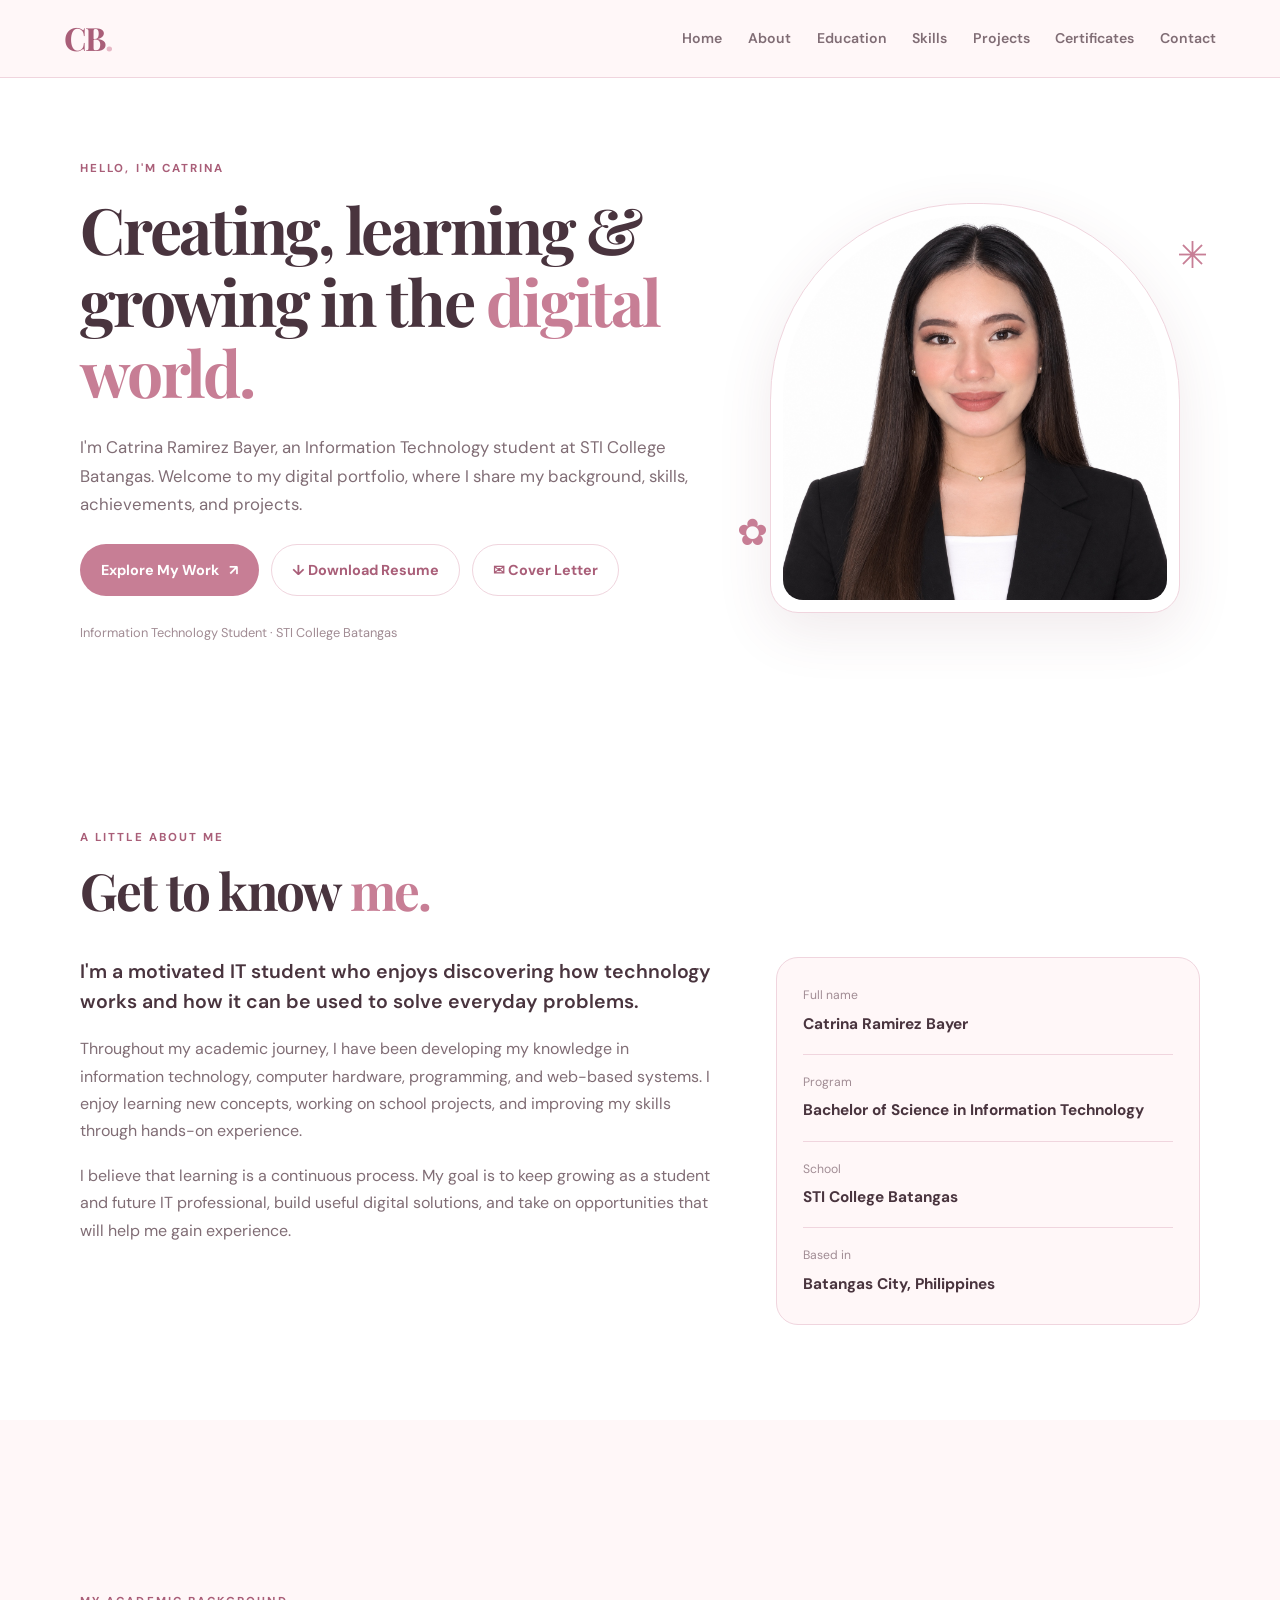
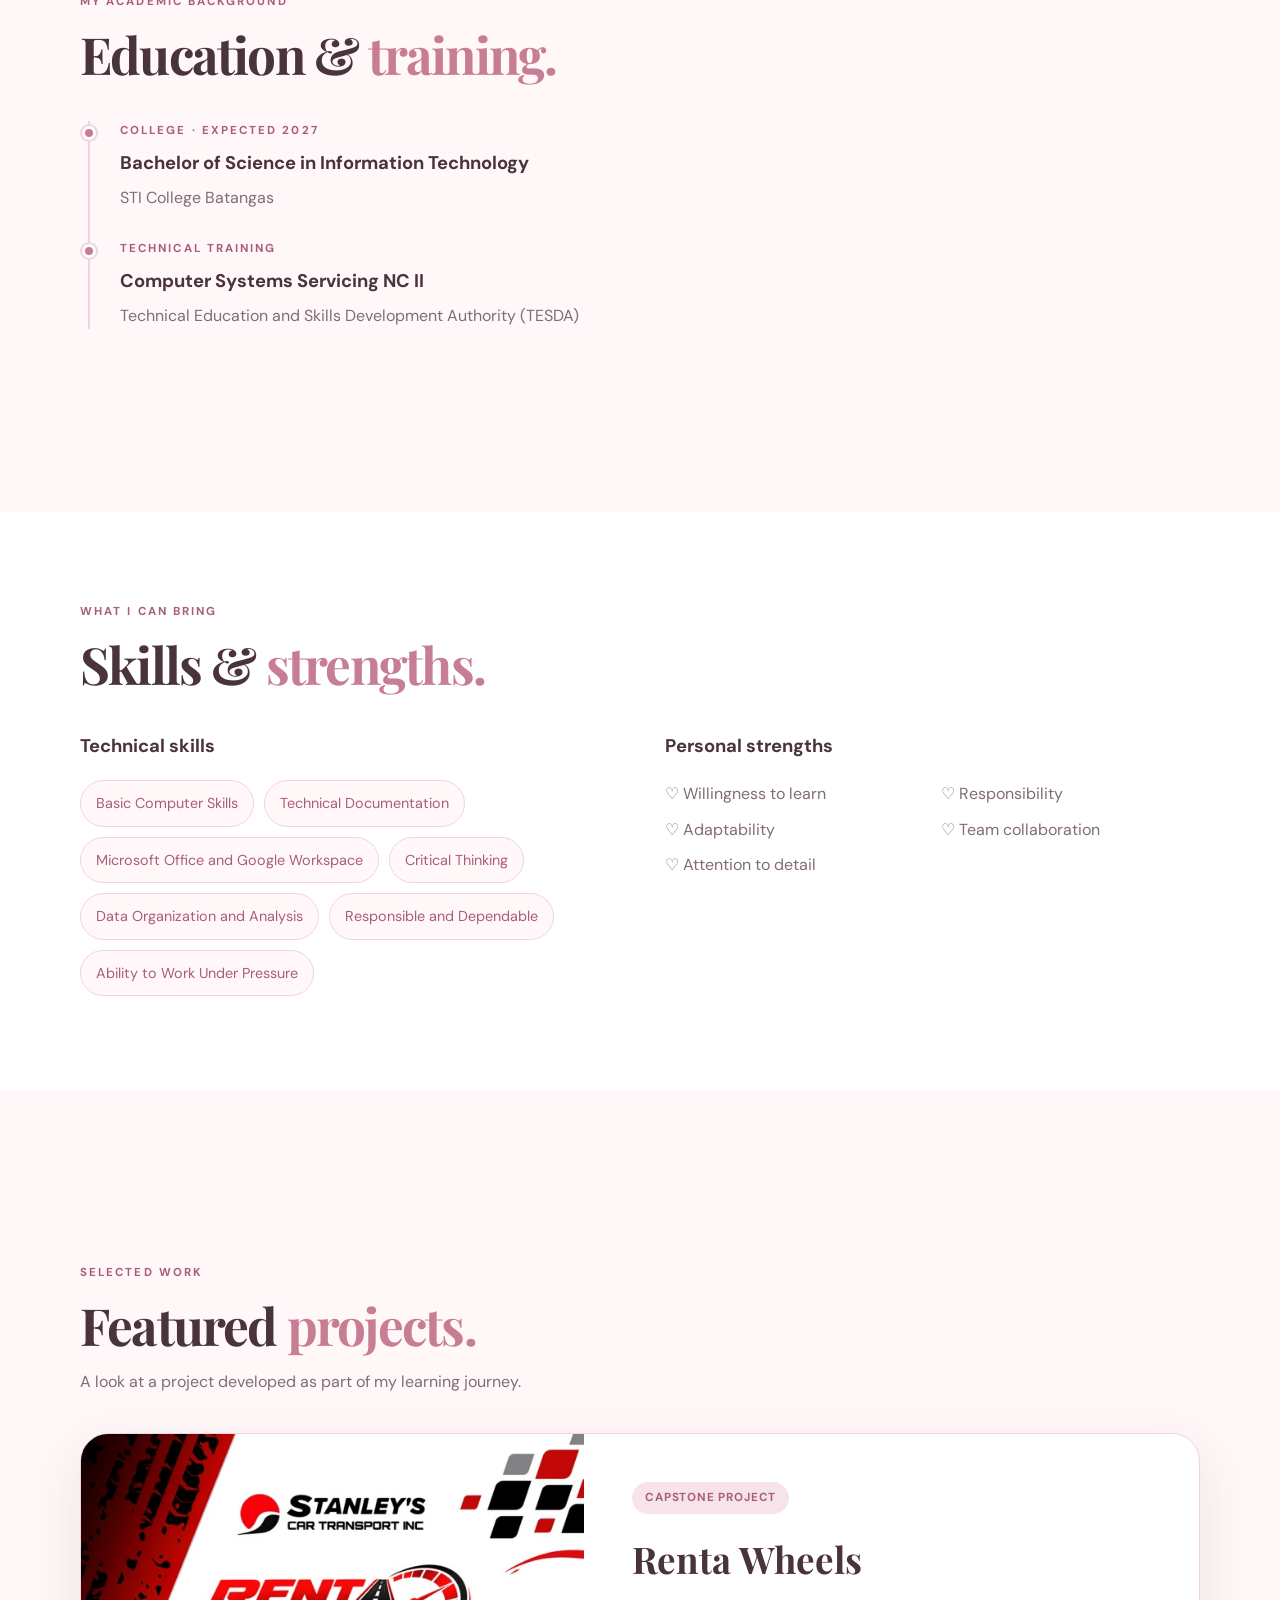
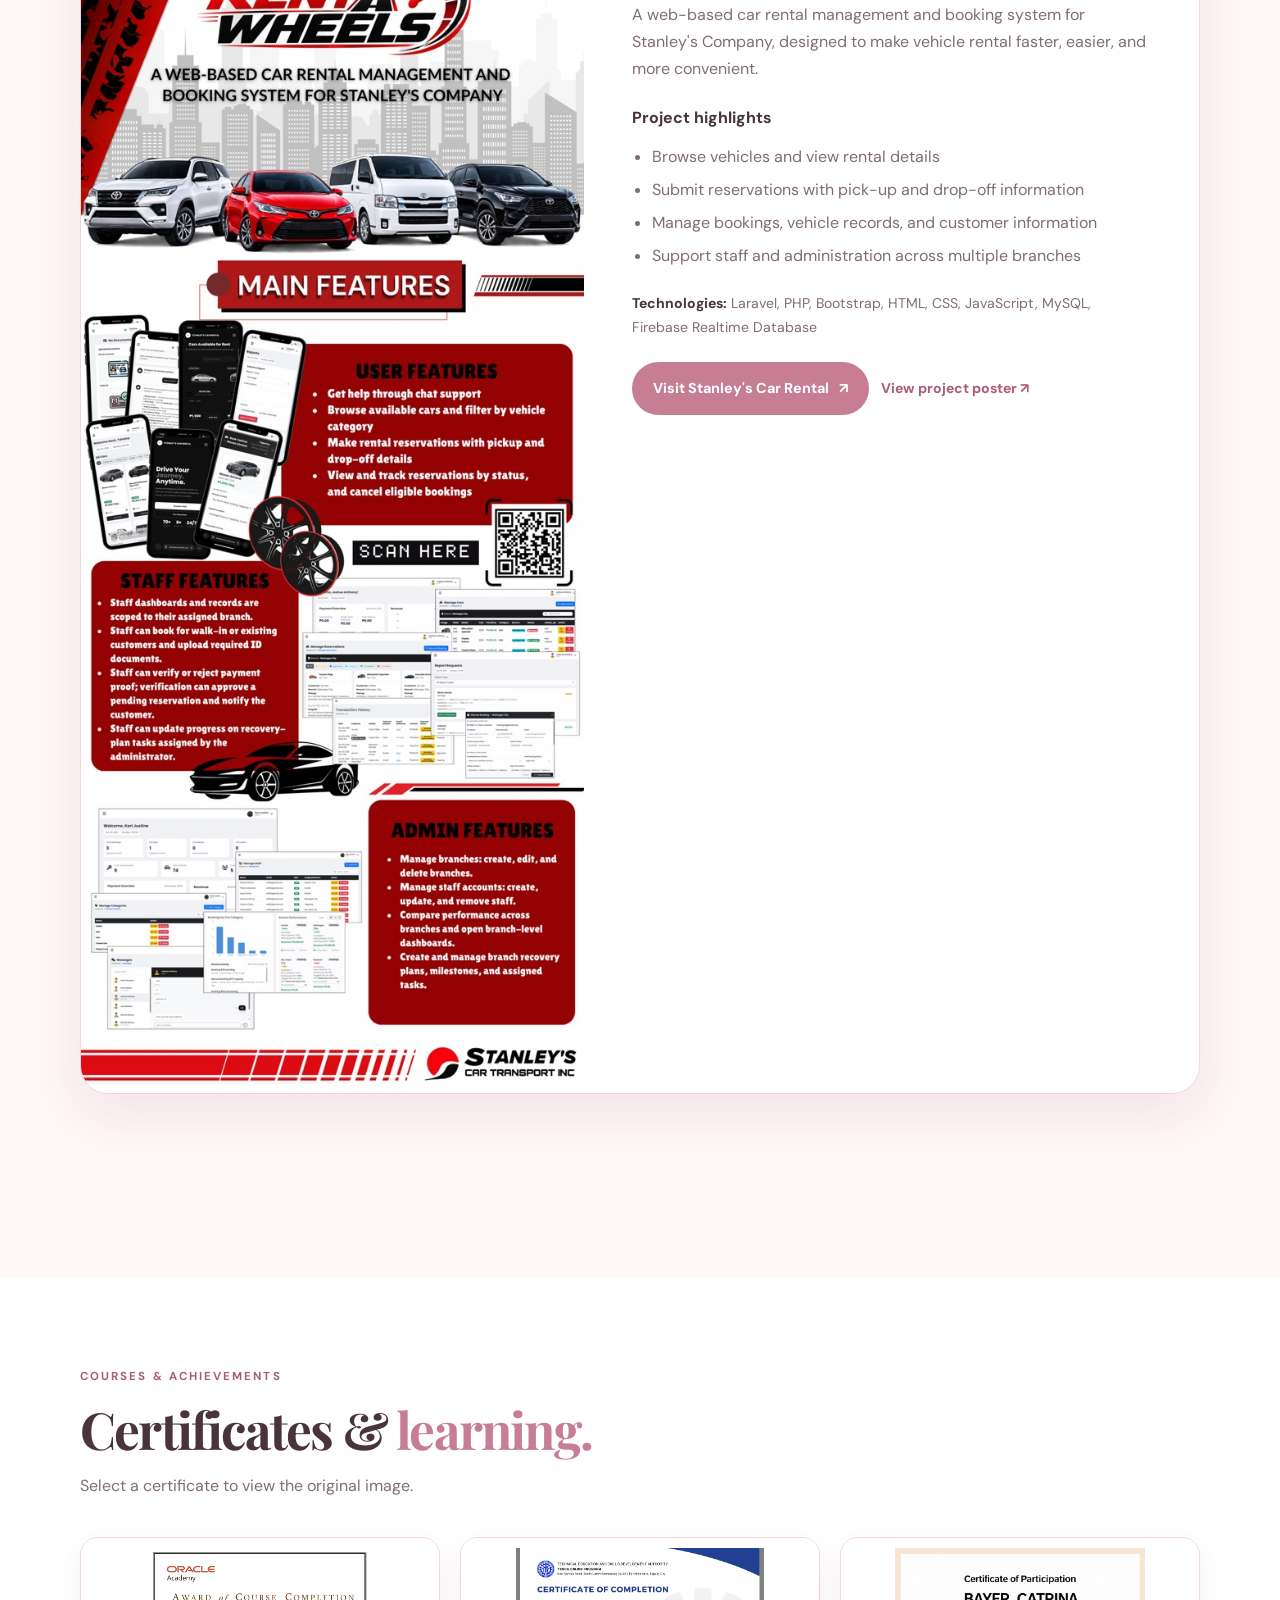
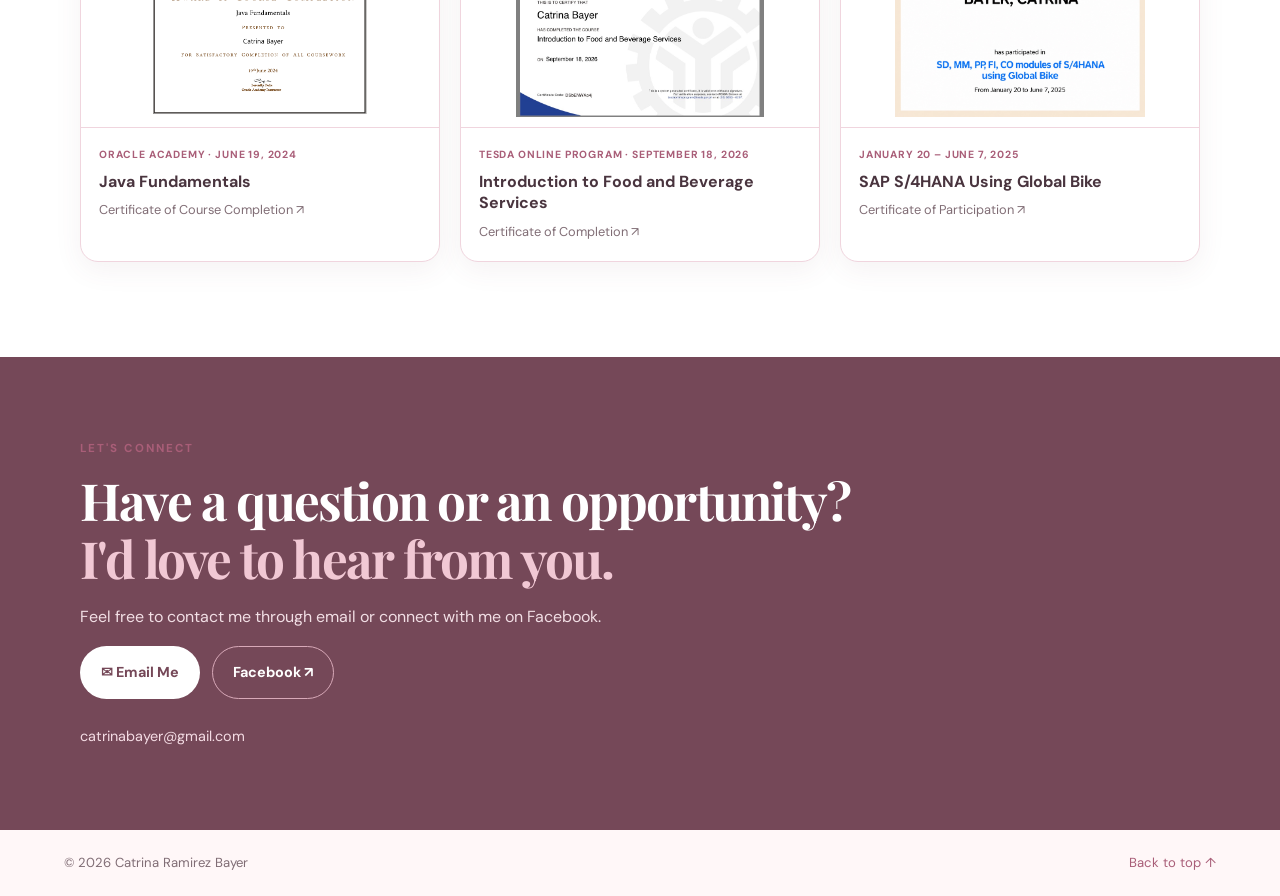
==== commit 10af15e2: "Update index.html" ====
--- a/index.html
+++ b/index.html
@@ -28,7 +28,7 @@
         <p class="hero-intro">I'm Catrina Ramirez Bayer, an Information Technology student at STI College Batangas. Welcome to my digital portfolio, where I share my background, skills, achievements, and projects.</p>
         <div class="button-row">
   <a class="button button-primary" href="#projects">Explore My Work <span aria-hidden="true">↗</span></a>
-  <a class="button button-outline" href="assets/catrina-resume.pdf" download="Catrina-Ramirez-Bayer-Resume.pdf">↓ Download Résumé</a>
+  <a class="button button-outline" href="assets/catrina-resume.pdf" download="Catrina-Ramirez-Bayer-Resume.pdf">↓ Download Resume</a>
   <a class="button button-outline" href="assets/c53e0579-1ee5-4605-8f67-8a4dcab58a28.jpg" target="_blank">✉ Cover Letter</a>
 </div>
 <p class="hero-note">Information Technology Student · STI College Batangas</p>
